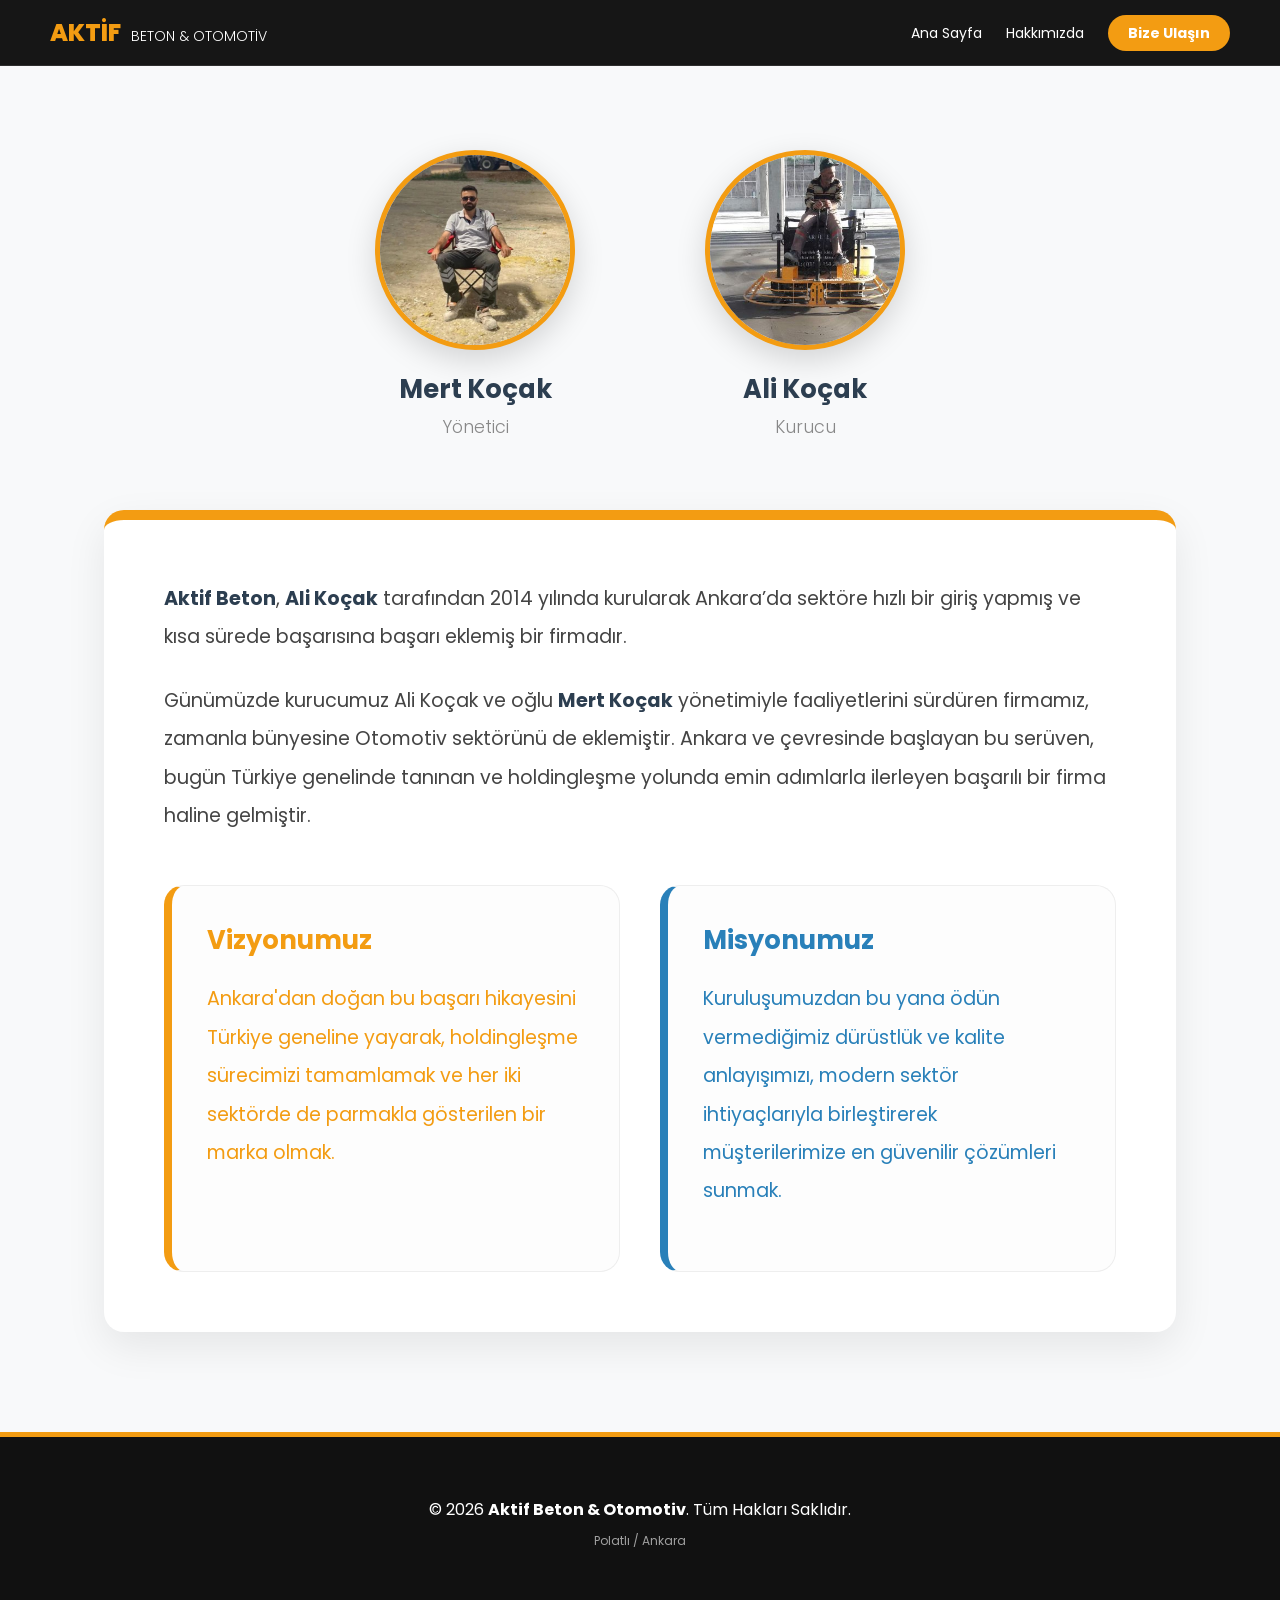
==== hakkimizda.html @ affdb319 "Add files via upload" ====
<!DOCTYPE html>
<html lang="tr">
<head>
    <meta charset="UTF-8">
    <meta name="viewport" content="width=device-width, initial-scale=1.0">
    <title>Hakkımızda - AKTİF</title>
    <link rel="stylesheet" href="style.css">
    
    <style>
        /* Hakkımızda Sayfasına Özel Tasarım */
        .about-page-container {
            padding: 150px 5% 100px; /* Menünün altında kalmaması için üstten boşluk */
            max-width: 1200px;
            margin: 0 auto;
            color: #444; /* Metin rengi */
        }

        /* Profiller Alanı (Yan Yana Yuvarlak Resimler) */
        .profiles-section {
            display: flex;
            justify-content: center; /* Ortala */
            gap: 80px; /* Aralarındaki boşluk */
            margin-bottom: 70px; /* Metinle aralarındaki boşluk */
            flex-wrap: wrap; /* Mobilde alt alta gelmelerini sağlar */
        }

        .profile-card {
            text-align: center;
            width: 250px; /* Kartın genişliği */
        }

        .profile-img-container {
            width: 200px;
            height: 200px;
            border-radius: 50%; /* Yuvarlak çerçeve */
            border: 5px solid #f39c12; /* Turuncu çerçeve */
            overflow: hidden; /* Dışarı taşan resmi gizle */
            margin: 0 auto 20px auto; /* Ortala ve alttan boşluk ver */
            box-shadow: 0 10px 30px rgba(0,0,0,0.15); /* Hafif gölge */
            background-color: #eee; /* Resim yoksa gri arka plan */
        }

        .profile-img-container img {
            width: 100%;
            height: 100%;
            object-fit: cover; /* Resmi en-boy oranını bozmadan sığdır */
        }

        .profile-card h3 {
            font-size: 1.6rem;
            color: #2c3e50;
            margin-bottom: 5px;
            font-weight: 700;
        }

        .profile-card p {
            font-size: 1.1rem;
            color: #888;
            font-weight: 300;
        }

        /* Metin Alanı (Daha Okunaklı Tasarım) */
        .about-text-section {
            background-color: white;
            padding: 60px;
            border-radius: 20px;
            box-shadow: 0 15px 40px rgba(0,0,0,0.08);
            border-top: 10px solid #f39c12;
        }

        .about-text-section p {
            font-size: 1.2rem;
            line-height: 2;
            margin-bottom: 25px;
        }

        .about-text-section strong {
            color: #2c3e50;
        }

        /* Vizyon ve Misyon Izgarası */
        .mv-grid {
            display: grid;
            grid-template-columns: 1fr 1fr;
            gap: 40px;
            margin-top: 50px;
        }

        .mv-box {
            padding: 35px;
            border-radius: 20px;
            background: #fdfdfd;
            border: 1px solid #eee;
        }

        .mv-box h4 {
            font-size: 1.6rem;
            margin-bottom: 20px;
            font-weight: 700;
        }

        .mv-box.orange {
            border-left: 8px solid #f39c12;
            color: #f39c12;
        }

        .mv-box.blue {
            border-left: 8px solid #2980b9;
            color: #2980b9;
        }

        /* Mobilde Ayarlar */
        @media (max-width: 768px) {
            .about-page-container { padding: 120px 5% 50px; }
            .profiles-section { gap: 40px; }
            .profile-img-container { width: 150px; height: 150px; }
            .profile-card h3 { font-size: 1.4rem; }
            .about-text-section { padding: 40px 20px; }
            .about-text-section p { font-size: 1.1rem; }
            .mv-grid { grid-template-columns: 1fr; }
        }
    </style>
</head>
<body>

<header>
    <a href="index.html" id="logo">AKTİF <span>BETON & OTOMOTİV</span></a>
    <nav>
        <a href="index.html">Ana Sayfa</a>
        <a href="hakkimizda.html">Hakkımızda</a>
        <a href="iletisim.html" class="bize-ulasin">Bize Ulaşın</a>
    </nav>
</header>

<div class="about-page-container">
    
    <div class="profiles-section">
        
        <div class="profile-card">
            <div class="profile-img-container">
                <img src="resimler/mert.jpg" alt="Mert Koçak - Yönetici">
            </div>
            <h3>Mert Koçak</h3>
            <p>Yönetici</p>
        </div>
        
        <div class="profile-card">
            <div class="profile-img-container">
                <img src="resimler/ali.jpg" alt="Ali Koçak - Kurucu">
            </div>
            <h3>Ali Koçak</h3>
            <p>Kurucu</p>
        </div>
        
    </div>

    <div class="about-text-section">
        <p>
            <strong>Aktif Beton</strong>, <strong>Ali Koçak</strong> tarafından 2014 yılında kurularak Ankara’da sektöre hızlı bir giriş yapmış ve kısa sürede başarısına başarı eklemiş bir firmadır.
        </p>
        
        <p>
            Günümüzde kurucumuz Ali Koçak ve oğlu <strong>Mert Koçak</strong> yönetimiyle faaliyetlerini sürdüren firmamız, zamanla bünyesine Otomotiv sektörünü de eklemiştir. Ankara ve çevresinde başlayan bu serüven, bugün Türkiye genelinde tanınan ve holdingleşme yolunda emin adımlarla ilerleyen başarılı bir firma haline gelmiştir.
        </p>
        
        <div class="mv-grid">
            <div class="mv-box orange">
                <h4>Vizyonumuz</h4>
                <p>Ankara'dan doğan bu başarı hikayesini Türkiye geneline yayarak, holdingleşme sürecimizi tamamlamak ve her iki sektörde de parmakla gösterilen bir marka olmak.</p>
            </div>
            <div class="mv-box blue">
                <h4>Misyonumuz</h4>
                <p>Kuruluşumuzdan bu yana ödün vermediğimiz dürüstlük ve kalite anlayışımızı, modern sektör ihtiyaçlarıyla birleştirerek müşterilerimize en güvenilir çözümleri sunmak.</p>
            </div>
        </div>
    </div>
</div>

<footer>
    <p>&copy; 2026 <strong>Aktif Beton & Otomotiv</strong>. Tüm Hakları Saklıdır.</p>
    <p style="font-size: 12px; margin-top: 10px; opacity: 0.6;">Polatlı / Ankara</p>
</footer>

</body>
</html>
---- style.css ----
@import url('https://fonts.googleapis.com/css2?family=Poppins:wght@300;500;700;800&display=swap');

* { margin: 0; padding: 0; box-sizing: border-box; }

/* Kaydırma sorununu çözen kritik ayar */
html, body { 
    height: auto; 
    min-height: 100%; 
    font-family: 'Poppins', sans-serif; 
    background-color: #f8f9fa; 
    overflow-x: hidden; 
}

/* Menü */
header {
    position: fixed; top: 0; width: 100%; display: flex; justify-content: space-between;
    align-items: center; padding: 15px 50px; background: rgba(10, 10, 10, 0.95);
    backdrop-filter: blur(10px); z-index: 1000; border-bottom: 1px solid rgba(255,255,255,0.1);
}
#logo { color: #f39c12; font-weight: 800; font-size: 24px; text-decoration: none; text-transform: uppercase; }
#logo span { color: #fff; font-weight: 300; font-size: 14px; margin-left: 5px; }
nav a { color: white; text-decoration: none; margin-left: 20px; font-size: 14px; transition: 0.3s; }
nav a:hover { color: #f39c12; }
.bize-ulasin { background: #f39c12; color: white !important; padding: 8px 20px; border-radius: 50px; font-weight: 700; }

/* Ana Sayfa Görsel Alanı */
.split-container { 
    display: flex; 
    height: 100vh; /* Ekranı kapla */
    width: 100%; 
}
.screen {
    flex: 1; display: flex; flex-direction: column; justify-content: center;
    align-items: center; text-align: center; color: white; padding: 50px;
    background-size: cover; background-position: center; position: relative;
}
.screen::before { content: ""; position: absolute; top:0; left:0; width:100%; height:100%; background: rgba(0,0,0,0.4); z-index: 1; }
.left-side { background-image: url('resimler/beton.jpg'); border-right: 1px solid rgba(255,255,255,0.2); }
.right-side { background-image: url('resimler/araba.jpg'); }
.right-side::before { background: linear-gradient(to right, rgba(0,0,0,0.85) 0%, rgba(0,0,0,0.2) 70%); }

.screen * { z-index: 2; }
.screen h1 { font-size: 3rem; margin-bottom: 20px; font-weight: 800; line-height: 1.2; }
.btn { padding: 15px 35px; text-decoration: none; font-weight: 700; border-radius: 50px; text-transform: uppercase; transition: 0.4s; display: inline-block; margin-top: 10px; }
.btn-beton { background: #f39c12; color: white; }
.btn-araba { background: #2980b9; color: white; }

/* Footer */
footer { 
    background: #111; color: white; text-align: center; padding: 60px 20px; 
    border-top: 5px solid #f39c12; position: relative; z-index: 10;
}

/* İletişim Sayfası Tasarımı */
.contact-grid { display: grid; grid-template-columns: 1fr 1fr; gap: 50px; padding: 150px 10% 100px; max-width: 1200px; margin: 0 auto; }
.contact-card { background: white; padding: 40px; border-radius: 20px; box-shadow: 0 10px 40px rgba(0,0,0,0.1); }
input, textarea { width: 100%; padding: 14px; margin-bottom: 20px; border: 1px solid #ddd; border-radius: 8px; font-family: inherit; }
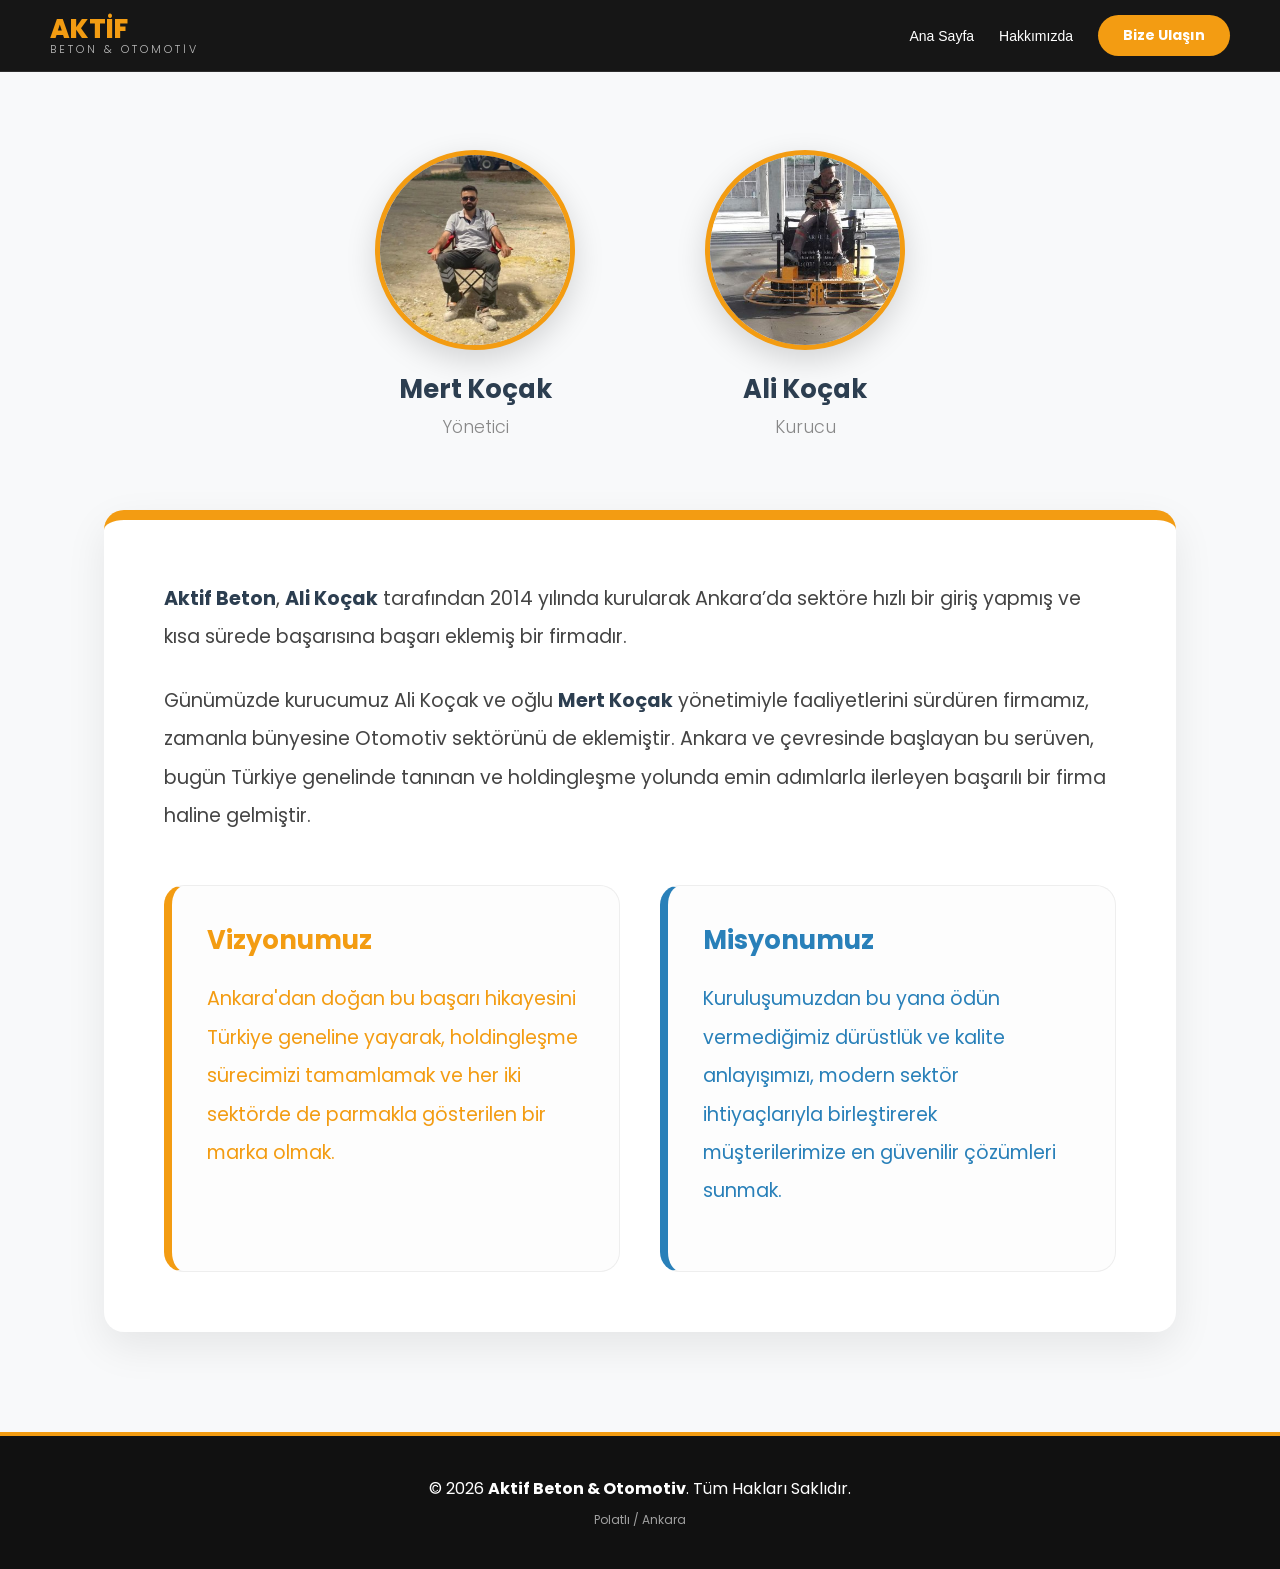
==== commit b2b66ab7: "Update hakkimizda.html" ====
--- a/hakkimizda.html
+++ b/hakkimizda.html
@@ -1,6 +1,7 @@
 <!DOCTYPE html>
 <html lang="tr">
 <head>
+    <meta name="viewport" content="width=device-width, initial-scale=1.0">
     <meta charset="UTF-8">
     <meta name="viewport" content="width=device-width, initial-scale=1.0">
     <title>Hakkımızda - AKTİF</title>
@@ -182,4 +183,4 @@
 </footer>
 
 </body>
-</html>+</html>
--- a/style.css
+++ b/style.css
@@ -1,57 +1,59 @@
+/* Google Font */
 @import url('https://fonts.googleapis.com/css2?family=Poppins:wght@300;500;700;800&display=swap');
 
 * { margin: 0; padding: 0; box-sizing: border-box; }
+body { font-family: 'Poppins', sans-serif; background-color: #f8f9fa; overflow-x: hidden; }
 
-/* Kaydırma sorununu çözen kritik ayar */
-html, body { 
-    height: auto; 
-    min-height: 100%; 
-    font-family: 'Poppins', sans-serif; 
-    background-color: #f8f9fa; 
-    overflow-x: hidden; 
-}
-
-/* Menü */
+/* --- HEADER & LOGO --- */
 header {
     position: fixed; top: 0; width: 100%; display: flex; justify-content: space-between;
     align-items: center; padding: 15px 50px; background: rgba(10, 10, 10, 0.95);
-    backdrop-filter: blur(10px); z-index: 1000; border-bottom: 1px solid rgba(255,255,255,0.1);
+    backdrop-filter: blur(10px); z-index: 2000; border-bottom: 1px solid rgba(255,255,255,0.1);
 }
-#logo { color: #f39c12; font-weight: 800; font-size: 24px; text-decoration: none; text-transform: uppercase; }
-#logo span { color: #fff; font-weight: 300; font-size: 14px; margin-left: 5px; }
-nav a { color: white; text-decoration: none; margin-left: 20px; font-size: 14px; transition: 0.3s; }
+
+#logo { color: #f39c12; font-weight: 800; font-size: 26px; text-decoration: none; text-transform: uppercase; line-height: 1; }
+#logo span { color: #fff; font-weight: 300; font-size: 11px; letter-spacing: 3px; display: block; margin-top: 2px; opacity: 0.7; }
+
+/* --- MENU --- */
+nav { display: flex; align-items: center; }
+nav a { color: white; text-decoration: none; margin-left: 25px; font-size: 14px; font-weight: 500; transition: 0.3s; }
 nav a:hover { color: #f39c12; }
-.bize-ulasin { background: #f39c12; color: white !important; padding: 8px 20px; border-radius: 50px; font-weight: 700; }
+.bize-ulasin { background: #f39c12; color: white !important; padding: 10px 25px; border-radius: 50px; font-weight: 700; }
 
-/* Ana Sayfa Görsel Alanı */
-.split-container { 
-    display: flex; 
-    height: 100vh; /* Ekranı kapla */
-    width: 100%; 
-}
-.screen {
-    flex: 1; display: flex; flex-direction: column; justify-content: center;
-    align-items: center; text-align: center; color: white; padding: 50px;
-    background-size: cover; background-position: center; position: relative;
-}
-.screen::before { content: ""; position: absolute; top:0; left:0; width:100%; height:100%; background: rgba(0,0,0,0.4); z-index: 1; }
-.left-side { background-image: url('resimler/beton.jpg'); border-right: 1px solid rgba(255,255,255,0.2); }
+/* --- HAMBURGER --- */
+.hamburger { display: none; cursor: pointer; flex-direction: column; gap: 5px; z-index: 2100; }
+.bar { width: 25px; height: 3px; background-color: white; transition: 0.4s; }
+
+/* --- ANA SAYFA --- */
+.split-container { display: flex; height: 100vh; width: 100%; }
+.screen { flex: 1; display: flex; flex-direction: column; justify-content: center; align-items: center; text-align: center; color: white; padding: 50px; background-size: cover; background-position: center; position: relative; }
+.screen::before { content: ""; position: absolute; top:0; left:0; width:100%; height:100%; z-index: 1; }
+.left-side { background-image: url('resimler/beton.jpg'); border-right: 1px solid rgba(255,255,255,0.1); }
+.left-side::before { background: rgba(0,0,0,0.4); }
 .right-side { background-image: url('resimler/araba.jpg'); }
-.right-side::before { background: linear-gradient(to right, rgba(0,0,0,0.85) 0%, rgba(0,0,0,0.2) 70%); }
-
+.right-side::before { background: linear-gradient(to right, rgba(0,0,0,0.8) 0%, rgba(0,0,0,0.2) 70%); }
 .screen * { z-index: 2; }
-.screen h1 { font-size: 3rem; margin-bottom: 20px; font-weight: 800; line-height: 1.2; }
-.btn { padding: 15px 35px; text-decoration: none; font-weight: 700; border-radius: 50px; text-transform: uppercase; transition: 0.4s; display: inline-block; margin-top: 10px; }
+.screen h1 { font-size: 3.5rem; margin-bottom: 20px; font-weight: 800; line-height: 1.1; }
+.btn { padding: 18px 45px; text-decoration: none; font-weight: 700; border-radius: 50px; text-transform: uppercase; transition: 0.4s; display: inline-block; }
 .btn-beton { background: #f39c12; color: white; }
 .btn-araba { background: #2980b9; color: white; }
 
-/* Footer */
-footer { 
-    background: #111; color: white; text-align: center; padding: 60px 20px; 
-    border-top: 5px solid #f39c12; position: relative; z-index: 10;
+/* --- FOOTER --- */
+footer { background: #111; color: white; text-align: center; padding: 40px 20px; border-top: 4px solid #f39c12; }
+
+/* --- MOBİL AYARLAR (GÜNCEL) --- */
+@media (max-width: 900px) {
+    header { padding: 15px 25px; }
+    .hamburger { display: flex; }
+    nav { position: fixed; right: -100%; top: 0; width: 80%; height: 100vh; background: #111; flex-direction: column; justify-content: center; transition: 0.5s; gap: 30px; }
+    nav.active { right: 0; }
+    nav a { margin: 0; font-size: 20px; }
+    .split-container { flex-direction: column; height: auto; }
+    .screen { height: 70vh; padding: 30px; }
+    .screen h1 { font-size: 2.2rem; }
+    
+    /* Hamburger Animasyonu */
+    .hamburger.toggle .bar:nth-child(1) { transform: rotate(-45deg) translate(-5px, 6px); }
+    .hamburger.toggle .bar:nth-child(2) { opacity: 0; }
+    .hamburger.toggle .bar:nth-child(3) { transform: rotate(45deg) translate(-5px, -6px); }
 }
-
-/* İletişim Sayfası Tasarımı */
-.contact-grid { display: grid; grid-template-columns: 1fr 1fr; gap: 50px; padding: 150px 10% 100px; max-width: 1200px; margin: 0 auto; }
-.contact-card { background: white; padding: 40px; border-radius: 20px; box-shadow: 0 10px 40px rgba(0,0,0,0.1); }
-input, textarea { width: 100%; padding: 14px; margin-bottom: 20px; border: 1px solid #ddd; border-radius: 8px; font-family: inherit; }
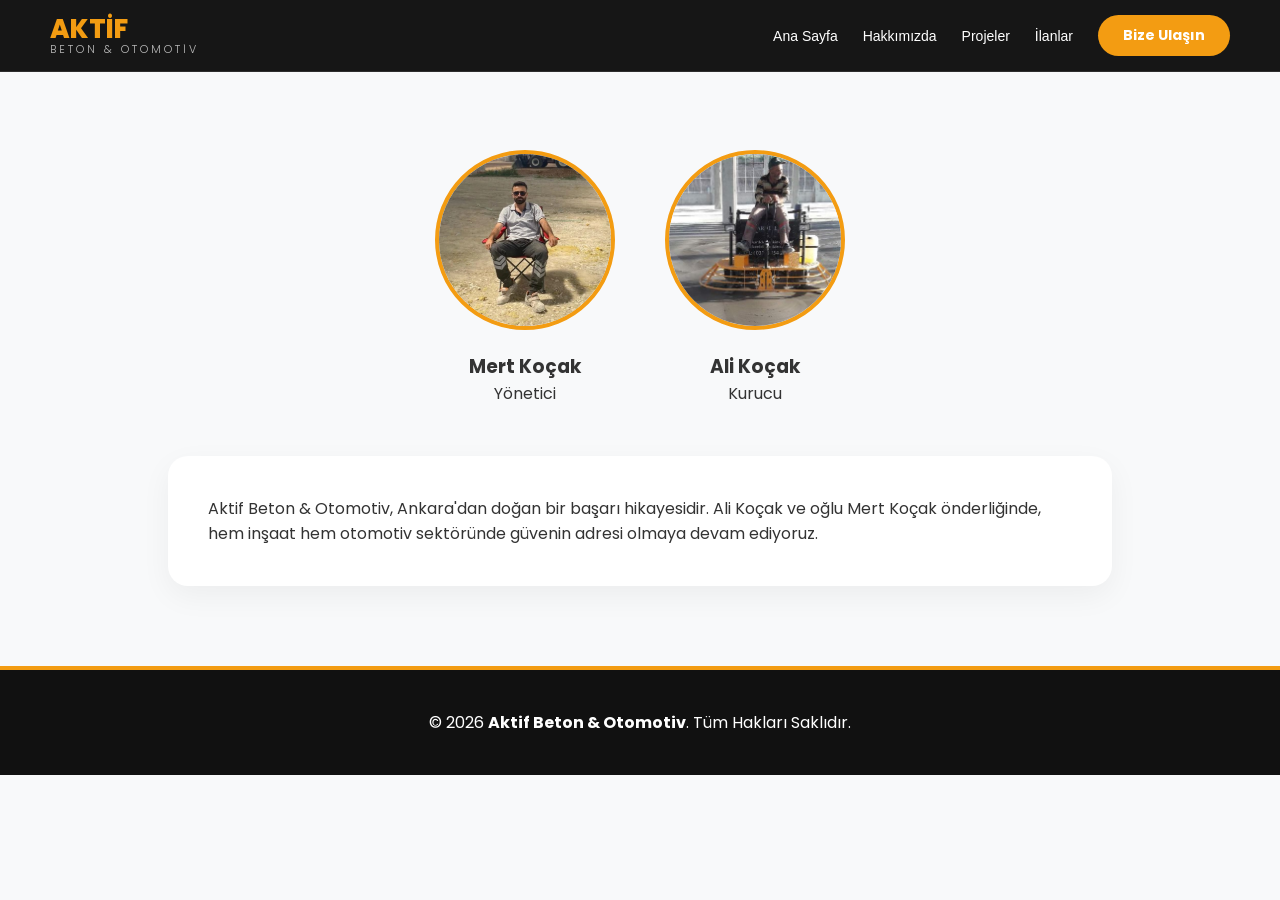
==== commit 463ad204: "Update hakkimizda.html" ====
--- a/hakkimizda.html
+++ b/hakkimizda.html
@@ -1,186 +1,56 @@
 <!DOCTYPE html>
 <html lang="tr">
 <head>
-    <meta name="viewport" content="width=device-width, initial-scale=1.0">
     <meta charset="UTF-8">
     <meta name="viewport" content="width=device-width, initial-scale=1.0">
     <title>Hakkımızda - AKTİF</title>
     <link rel="stylesheet" href="style.css">
-    
     <style>
-        /* Hakkımızda Sayfasına Özel Tasarım */
-        .about-page-container {
-            padding: 150px 5% 100px; /* Menünün altında kalmaması için üstten boşluk */
-            max-width: 1200px;
-            margin: 0 auto;
-            color: #444; /* Metin rengi */
-        }
-
-        /* Profiller Alanı (Yan Yana Yuvarlak Resimler) */
-        .profiles-section {
-            display: flex;
-            justify-content: center; /* Ortala */
-            gap: 80px; /* Aralarındaki boşluk */
-            margin-bottom: 70px; /* Metinle aralarındaki boşluk */
-            flex-wrap: wrap; /* Mobilde alt alta gelmelerini sağlar */
-        }
-
-        .profile-card {
-            text-align: center;
-            width: 250px; /* Kartın genişliği */
-        }
-
-        .profile-img-container {
-            width: 200px;
-            height: 200px;
-            border-radius: 50%; /* Yuvarlak çerçeve */
-            border: 5px solid #f39c12; /* Turuncu çerçeve */
-            overflow: hidden; /* Dışarı taşan resmi gizle */
-            margin: 0 auto 20px auto; /* Ortala ve alttan boşluk ver */
-            box-shadow: 0 10px 30px rgba(0,0,0,0.15); /* Hafif gölge */
-            background-color: #eee; /* Resim yoksa gri arka plan */
-        }
-
-        .profile-img-container img {
-            width: 100%;
-            height: 100%;
-            object-fit: cover; /* Resmi en-boy oranını bozmadan sığdır */
-        }
-
-        .profile-card h3 {
-            font-size: 1.6rem;
-            color: #2c3e50;
-            margin-bottom: 5px;
-            font-weight: 700;
-        }
-
-        .profile-card p {
-            font-size: 1.1rem;
-            color: #888;
-            font-weight: 300;
-        }
-
-        /* Metin Alanı (Daha Okunaklı Tasarım) */
-        .about-text-section {
-            background-color: white;
-            padding: 60px;
-            border-radius: 20px;
-            box-shadow: 0 15px 40px rgba(0,0,0,0.08);
-            border-top: 10px solid #f39c12;
-        }
-
-        .about-text-section p {
-            font-size: 1.2rem;
-            line-height: 2;
-            margin-bottom: 25px;
-        }
-
-        .about-text-section strong {
-            color: #2c3e50;
-        }
-
-        /* Vizyon ve Misyon Izgarası */
-        .mv-grid {
-            display: grid;
-            grid-template-columns: 1fr 1fr;
-            gap: 40px;
-            margin-top: 50px;
-        }
-
-        .mv-box {
-            padding: 35px;
-            border-radius: 20px;
-            background: #fdfdfd;
-            border: 1px solid #eee;
-        }
-
-        .mv-box h4 {
-            font-size: 1.6rem;
-            margin-bottom: 20px;
-            font-weight: 700;
-        }
-
-        .mv-box.orange {
-            border-left: 8px solid #f39c12;
-            color: #f39c12;
-        }
-
-        .mv-box.blue {
-            border-left: 8px solid #2980b9;
-            color: #2980b9;
-        }
-
-        /* Mobilde Ayarlar */
-        @media (max-width: 768px) {
-            .about-page-container { padding: 120px 5% 50px; }
-            .profiles-section { gap: 40px; }
-            .profile-img-container { width: 150px; height: 150px; }
-            .profile-card h3 { font-size: 1.4rem; }
-            .about-text-section { padding: 40px 20px; }
-            .about-text-section p { font-size: 1.1rem; }
-            .mv-grid { grid-template-columns: 1fr; }
-        }
+        .about-page-container { padding: 150px 10% 80px; max-width: 1200px; margin: 0 auto; }
+        .profiles-section { display: flex; justify-content: center; gap: 50px; margin-bottom: 50px; flex-wrap: wrap; }
+        .profile-card { text-align: center; }
+        .profile-img { width: 180px; height: 180px; border-radius: 50%; border: 4px solid #f39c12; margin-bottom: 15px; object-fit: cover; background: #ddd; }
+        .about-text-section { background: white; padding: 40px; border-radius: 20px; box-shadow: 0 10px 30px rgba(0,0,0,0.05); }
     </style>
 </head>
 <body>
-
 <header>
     <a href="index.html" id="logo">AKTİF <span>BETON & OTOMOTİV</span></a>
-    <nav>
+    <div class="hamburger" onclick="toggleMenu()">
+        <div class="bar"></div><div class="bar"></div><div class="bar"></div>
+    </div>
+    <nav id="nav-menu">
         <a href="index.html">Ana Sayfa</a>
         <a href="hakkimizda.html">Hakkımızda</a>
+        <a href="projeler.html">Projeler</a>
+        <a href="ilanlar.html">İlanlar</a>
         <a href="iletisim.html" class="bize-ulasin">Bize Ulaşın</a>
     </nav>
 </header>
 
 <div class="about-page-container">
-    
     <div class="profiles-section">
-        
         <div class="profile-card">
-            <div class="profile-img-container">
-                <img src="resimler/mert.jpg" alt="Mert Koçak - Yönetici">
-            </div>
-            <h3>Mert Koçak</h3>
-            <p>Yönetici</p>
+            <img src="resimler/mert.jpg" class="profile-img" onerror="this.src='resimler/araba.jpg'">
+            <h3>Mert Koçak</h3><p>Yönetici</p>
         </div>
-        
         <div class="profile-card">
-            <div class="profile-img-container">
-                <img src="resimler/ali.jpg" alt="Ali Koçak - Kurucu">
-            </div>
-            <h3>Ali Koçak</h3>
-            <p>Kurucu</p>
+            <img src="resimler/ali.jpg" class="profile-img" onerror="this.src='resimler/araba.jpg'">
+            <h3>Ali Koçak</h3><p>Kurucu</p>
         </div>
-        
     </div>
-
     <div class="about-text-section">
-        <p>
-            <strong>Aktif Beton</strong>, <strong>Ali Koçak</strong> tarafından 2014 yılında kurularak Ankara’da sektöre hızlı bir giriş yapmış ve kısa sürede başarısına başarı eklemiş bir firmadır.
-        </p>
-        
-        <p>
-            Günümüzde kurucumuz Ali Koçak ve oğlu <strong>Mert Koçak</strong> yönetimiyle faaliyetlerini sürdüren firmamız, zamanla bünyesine Otomotiv sektörünü de eklemiştir. Ankara ve çevresinde başlayan bu serüven, bugün Türkiye genelinde tanınan ve holdingleşme yolunda emin adımlarla ilerleyen başarılı bir firma haline gelmiştir.
-        </p>
-        
-        <div class="mv-grid">
-            <div class="mv-box orange">
-                <h4>Vizyonumuz</h4>
-                <p>Ankara'dan doğan bu başarı hikayesini Türkiye geneline yayarak, holdingleşme sürecimizi tamamlamak ve her iki sektörde de parmakla gösterilen bir marka olmak.</p>
-            </div>
-            <div class="mv-box blue">
-                <h4>Misyonumuz</h4>
-                <p>Kuruluşumuzdan bu yana ödün vermediğimiz dürüstlük ve kalite anlayışımızı, modern sektör ihtiyaçlarıyla birleştirerek müşterilerimize en güvenilir çözümleri sunmak.</p>
-            </div>
-        </div>
+        <p>Aktif Beton & Otomotiv, Ankara'dan doğan bir başarı hikayesidir. Ali Koçak ve oğlu Mert Koçak önderliğinde, hem inşaat hem otomotiv sektöründe güvenin adresi olmaya devam ediyoruz.</p>
     </div>
 </div>
 
-<footer>
-    <p>&copy; 2026 <strong>Aktif Beton & Otomotiv</strong>. Tüm Hakları Saklıdır.</p>
-    <p style="font-size: 12px; margin-top: 10px; opacity: 0.6;">Polatlı / Ankara</p>
-</footer>
+<footer><p>&copy; 2026 <strong>Aktif Beton & Otomotiv</strong>. Tüm Hakları Saklıdır.</p></footer>
 
+<script>
+    function toggleMenu() {
+        document.getElementById('nav-menu').classList.toggle('active');
+        document.querySelector('.hamburger').classList.toggle('toggle');
+    }
+</script>
 </body>
 </html>
--- a/style.css
+++ b/style.css
@@ -1,8 +1,7 @@
-/* Google Font */
 @import url('https://fonts.googleapis.com/css2?family=Poppins:wght@300;500;700;800&display=swap');
 
 * { margin: 0; padding: 0; box-sizing: border-box; }
-body { font-family: 'Poppins', sans-serif; background-color: #f8f9fa; overflow-x: hidden; }
+body { font-family: 'Poppins', sans-serif; background-color: #f8f9fa; overflow-x: hidden; color: #333; }
 
 /* --- HEADER & LOGO --- */
 header {
@@ -29,17 +28,17 @@
 .screen { flex: 1; display: flex; flex-direction: column; justify-content: center; align-items: center; text-align: center; color: white; padding: 50px; background-size: cover; background-position: center; position: relative; }
 .screen::before { content: ""; position: absolute; top:0; left:0; width:100%; height:100%; z-index: 1; }
 .left-side { background-image: url('resimler/beton.jpg'); border-right: 1px solid rgba(255,255,255,0.1); }
-.left-side::before { background: rgba(0,0,0,0.4); }
+.left-side::before { background: rgba(0,0,0,0.5); }
 .right-side { background-image: url('resimler/araba.jpg'); }
-.right-side::before { background: linear-gradient(to right, rgba(0,0,0,0.8) 0%, rgba(0,0,0,0.2) 70%); }
+.right-side::before { background: linear-gradient(to right, rgba(0,0,0,0.85) 0%, rgba(0,0,0,0.3) 70%); }
 .screen * { z-index: 2; }
 .screen h1 { font-size: 3.5rem; margin-bottom: 20px; font-weight: 800; line-height: 1.1; }
-.btn { padding: 18px 45px; text-decoration: none; font-weight: 700; border-radius: 50px; text-transform: uppercase; transition: 0.4s; display: inline-block; }
+.btn { padding: 18px 45px; text-decoration: none; font-weight: 700; border-radius: 50px; text-transform: uppercase; transition: 0.4s; display: inline-block; cursor: pointer; border: none; }
 .btn-beton { background: #f39c12; color: white; }
 .btn-araba { background: #2980b9; color: white; }
 
 /* --- FOOTER --- */
-footer { background: #111; color: white; text-align: center; padding: 40px 20px; border-top: 4px solid #f39c12; }
+footer { background: #111; color: white; text-align: center; padding: 40px 20px; border-top: 4px solid #f39c12; width: 100%; }
 
 /* --- MOBİL AYARLAR (GÜNCEL) --- */
 @media (max-width: 900px) {
@@ -48,11 +47,14 @@
     nav { position: fixed; right: -100%; top: 0; width: 80%; height: 100vh; background: #111; flex-direction: column; justify-content: center; transition: 0.5s; gap: 30px; }
     nav.active { right: 0; }
     nav a { margin: 0; font-size: 20px; }
+
+    /* Sayfa Başlıklarının Menü Altında Kalmasını Engelle */
+    .page-header, .about-page-container, .contact-grid { padding-top: 140px !important; }
+
     .split-container { flex-direction: column; height: auto; }
-    .screen { height: 70vh; padding: 30px; }
+    .screen { height: 60vh; padding: 30px; }
     .screen h1 { font-size: 2.2rem; }
     
-    /* Hamburger Animasyonu */
     .hamburger.toggle .bar:nth-child(1) { transform: rotate(-45deg) translate(-5px, 6px); }
     .hamburger.toggle .bar:nth-child(2) { opacity: 0; }
     .hamburger.toggle .bar:nth-child(3) { transform: rotate(45deg) translate(-5px, -6px); }
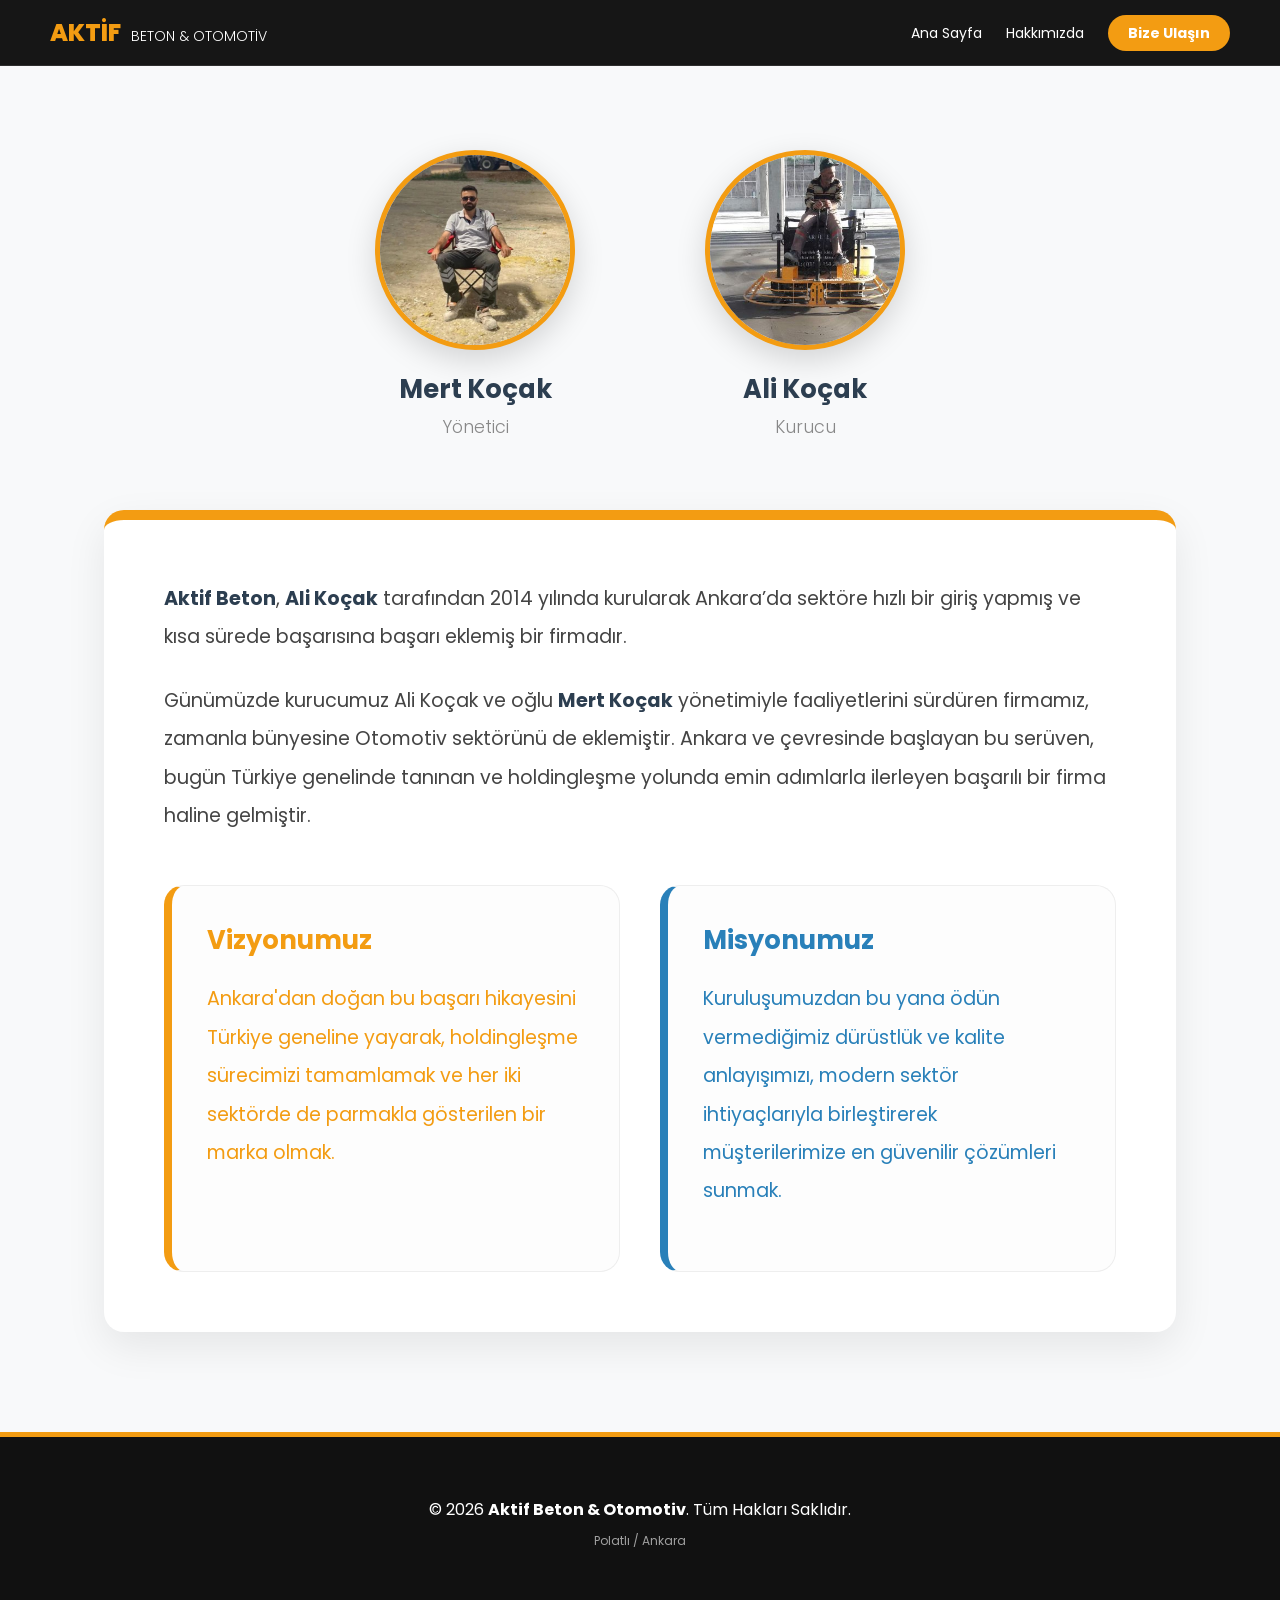
==== commit 037286b7: "Add files via upload" ====
--- a/hakkimizda.html
+++ b/hakkimizda.html
@@ -5,52 +5,181 @@
     <meta name="viewport" content="width=device-width, initial-scale=1.0">
     <title>Hakkımızda - AKTİF</title>
     <link rel="stylesheet" href="style.css">
+    
     <style>
-        .about-page-container { padding: 150px 10% 80px; max-width: 1200px; margin: 0 auto; }
-        .profiles-section { display: flex; justify-content: center; gap: 50px; margin-bottom: 50px; flex-wrap: wrap; }
-        .profile-card { text-align: center; }
-        .profile-img { width: 180px; height: 180px; border-radius: 50%; border: 4px solid #f39c12; margin-bottom: 15px; object-fit: cover; background: #ddd; }
-        .about-text-section { background: white; padding: 40px; border-radius: 20px; box-shadow: 0 10px 30px rgba(0,0,0,0.05); }
+        /* Hakkımızda Sayfasına Özel Tasarım */
+        .about-page-container {
+            padding: 150px 5% 100px; /* Menünün altında kalmaması için üstten boşluk */
+            max-width: 1200px;
+            margin: 0 auto;
+            color: #444; /* Metin rengi */
+        }
+
+        /* Profiller Alanı (Yan Yana Yuvarlak Resimler) */
+        .profiles-section {
+            display: flex;
+            justify-content: center; /* Ortala */
+            gap: 80px; /* Aralarındaki boşluk */
+            margin-bottom: 70px; /* Metinle aralarındaki boşluk */
+            flex-wrap: wrap; /* Mobilde alt alta gelmelerini sağlar */
+        }
+
+        .profile-card {
+            text-align: center;
+            width: 250px; /* Kartın genişliği */
+        }
+
+        .profile-img-container {
+            width: 200px;
+            height: 200px;
+            border-radius: 50%; /* Yuvarlak çerçeve */
+            border: 5px solid #f39c12; /* Turuncu çerçeve */
+            overflow: hidden; /* Dışarı taşan resmi gizle */
+            margin: 0 auto 20px auto; /* Ortala ve alttan boşluk ver */
+            box-shadow: 0 10px 30px rgba(0,0,0,0.15); /* Hafif gölge */
+            background-color: #eee; /* Resim yoksa gri arka plan */
+        }
+
+        .profile-img-container img {
+            width: 100%;
+            height: 100%;
+            object-fit: cover; /* Resmi en-boy oranını bozmadan sığdır */
+        }
+
+        .profile-card h3 {
+            font-size: 1.6rem;
+            color: #2c3e50;
+            margin-bottom: 5px;
+            font-weight: 700;
+        }
+
+        .profile-card p {
+            font-size: 1.1rem;
+            color: #888;
+            font-weight: 300;
+        }
+
+        /* Metin Alanı (Daha Okunaklı Tasarım) */
+        .about-text-section {
+            background-color: white;
+            padding: 60px;
+            border-radius: 20px;
+            box-shadow: 0 15px 40px rgba(0,0,0,0.08);
+            border-top: 10px solid #f39c12;
+        }
+
+        .about-text-section p {
+            font-size: 1.2rem;
+            line-height: 2;
+            margin-bottom: 25px;
+        }
+
+        .about-text-section strong {
+            color: #2c3e50;
+        }
+
+        /* Vizyon ve Misyon Izgarası */
+        .mv-grid {
+            display: grid;
+            grid-template-columns: 1fr 1fr;
+            gap: 40px;
+            margin-top: 50px;
+        }
+
+        .mv-box {
+            padding: 35px;
+            border-radius: 20px;
+            background: #fdfdfd;
+            border: 1px solid #eee;
+        }
+
+        .mv-box h4 {
+            font-size: 1.6rem;
+            margin-bottom: 20px;
+            font-weight: 700;
+        }
+
+        .mv-box.orange {
+            border-left: 8px solid #f39c12;
+            color: #f39c12;
+        }
+
+        .mv-box.blue {
+            border-left: 8px solid #2980b9;
+            color: #2980b9;
+        }
+
+        /* Mobilde Ayarlar */
+        @media (max-width: 768px) {
+            .about-page-container { padding: 120px 5% 50px; }
+            .profiles-section { gap: 40px; }
+            .profile-img-container { width: 150px; height: 150px; }
+            .profile-card h3 { font-size: 1.4rem; }
+            .about-text-section { padding: 40px 20px; }
+            .about-text-section p { font-size: 1.1rem; }
+            .mv-grid { grid-template-columns: 1fr; }
+        }
     </style>
 </head>
 <body>
+
 <header>
     <a href="index.html" id="logo">AKTİF <span>BETON & OTOMOTİV</span></a>
-    <div class="hamburger" onclick="toggleMenu()">
-        <div class="bar"></div><div class="bar"></div><div class="bar"></div>
-    </div>
-    <nav id="nav-menu">
+    <nav>
         <a href="index.html">Ana Sayfa</a>
         <a href="hakkimizda.html">Hakkımızda</a>
-        <a href="projeler.html">Projeler</a>
-        <a href="ilanlar.html">İlanlar</a>
         <a href="iletisim.html" class="bize-ulasin">Bize Ulaşın</a>
     </nav>
 </header>
 
 <div class="about-page-container">
+    
     <div class="profiles-section">
+        
         <div class="profile-card">
-            <img src="resimler/mert.jpg" class="profile-img" onerror="this.src='resimler/araba.jpg'">
-            <h3>Mert Koçak</h3><p>Yönetici</p>
+            <div class="profile-img-container">
+                <img src="resimler/mert.jpg" alt="Mert Koçak - Yönetici">
+            </div>
+            <h3>Mert Koçak</h3>
+            <p>Yönetici</p>
         </div>
+        
         <div class="profile-card">
-            <img src="resimler/ali.jpg" class="profile-img" onerror="this.src='resimler/araba.jpg'">
-            <h3>Ali Koçak</h3><p>Kurucu</p>
+            <div class="profile-img-container">
+                <img src="resimler/ali.jpg" alt="Ali Koçak - Kurucu">
+            </div>
+            <h3>Ali Koçak</h3>
+            <p>Kurucu</p>
         </div>
+        
     </div>
+
     <div class="about-text-section">
-        <p>Aktif Beton & Otomotiv, Ankara'dan doğan bir başarı hikayesidir. Ali Koçak ve oğlu Mert Koçak önderliğinde, hem inşaat hem otomotiv sektöründe güvenin adresi olmaya devam ediyoruz.</p>
+        <p>
+            <strong>Aktif Beton</strong>, <strong>Ali Koçak</strong> tarafından 2014 yılında kurularak Ankara’da sektöre hızlı bir giriş yapmış ve kısa sürede başarısına başarı eklemiş bir firmadır.
+        </p>
+        
+        <p>
+            Günümüzde kurucumuz Ali Koçak ve oğlu <strong>Mert Koçak</strong> yönetimiyle faaliyetlerini sürdüren firmamız, zamanla bünyesine Otomotiv sektörünü de eklemiştir. Ankara ve çevresinde başlayan bu serüven, bugün Türkiye genelinde tanınan ve holdingleşme yolunda emin adımlarla ilerleyen başarılı bir firma haline gelmiştir.
+        </p>
+        
+        <div class="mv-grid">
+            <div class="mv-box orange">
+                <h4>Vizyonumuz</h4>
+                <p>Ankara'dan doğan bu başarı hikayesini Türkiye geneline yayarak, holdingleşme sürecimizi tamamlamak ve her iki sektörde de parmakla gösterilen bir marka olmak.</p>
+            </div>
+            <div class="mv-box blue">
+                <h4>Misyonumuz</h4>
+                <p>Kuruluşumuzdan bu yana ödün vermediğimiz dürüstlük ve kalite anlayışımızı, modern sektör ihtiyaçlarıyla birleştirerek müşterilerimize en güvenilir çözümleri sunmak.</p>
+            </div>
+        </div>
     </div>
 </div>
 
-<footer><p>&copy; 2026 <strong>Aktif Beton & Otomotiv</strong>. Tüm Hakları Saklıdır.</p></footer>
+<footer>
+    <p>&copy; 2026 <strong>Aktif Beton & Otomotiv</strong>. Tüm Hakları Saklıdır.</p>
+    <p style="font-size: 12px; margin-top: 10px; opacity: 0.6;">Polatlı / Ankara</p>
+</footer>
 
-<script>
-    function toggleMenu() {
-        document.getElementById('nav-menu').classList.toggle('active');
-        document.querySelector('.hamburger').classList.toggle('toggle');
-    }
-</script>
 </body>
-</html>
+</html>
--- a/style.css
+++ b/style.css
@@ -1,61 +1,57 @@
 @import url('https://fonts.googleapis.com/css2?family=Poppins:wght@300;500;700;800&display=swap');
 
 * { margin: 0; padding: 0; box-sizing: border-box; }
-body { font-family: 'Poppins', sans-serif; background-color: #f8f9fa; overflow-x: hidden; color: #333; }
 
-/* --- HEADER & LOGO --- */
+/* Kaydırma sorununu çözen kritik ayar */
+html, body { 
+    height: auto; 
+    min-height: 100%; 
+    font-family: 'Poppins', sans-serif; 
+    background-color: #f8f9fa; 
+    overflow-x: hidden; 
+}
+
+/* Menü */
 header {
     position: fixed; top: 0; width: 100%; display: flex; justify-content: space-between;
     align-items: center; padding: 15px 50px; background: rgba(10, 10, 10, 0.95);
-    backdrop-filter: blur(10px); z-index: 2000; border-bottom: 1px solid rgba(255,255,255,0.1);
+    backdrop-filter: blur(10px); z-index: 1000; border-bottom: 1px solid rgba(255,255,255,0.1);
 }
+#logo { color: #f39c12; font-weight: 800; font-size: 24px; text-decoration: none; text-transform: uppercase; }
+#logo span { color: #fff; font-weight: 300; font-size: 14px; margin-left: 5px; }
+nav a { color: white; text-decoration: none; margin-left: 20px; font-size: 14px; transition: 0.3s; }
+nav a:hover { color: #f39c12; }
+.bize-ulasin { background: #f39c12; color: white !important; padding: 8px 20px; border-radius: 50px; font-weight: 700; }
 
-#logo { color: #f39c12; font-weight: 800; font-size: 26px; text-decoration: none; text-transform: uppercase; line-height: 1; }
-#logo span { color: #fff; font-weight: 300; font-size: 11px; letter-spacing: 3px; display: block; margin-top: 2px; opacity: 0.7; }
+/* Ana Sayfa Görsel Alanı */
+.split-container { 
+    display: flex; 
+    height: 100vh; /* Ekranı kapla */
+    width: 100%; 
+}
+.screen {
+    flex: 1; display: flex; flex-direction: column; justify-content: center;
+    align-items: center; text-align: center; color: white; padding: 50px;
+    background-size: cover; background-position: center; position: relative;
+}
+.screen::before { content: ""; position: absolute; top:0; left:0; width:100%; height:100%; background: rgba(0,0,0,0.4); z-index: 1; }
+.left-side { background-image: url('resimler/beton.jpg'); border-right: 1px solid rgba(255,255,255,0.2); }
+.right-side { background-image: url('resimler/araba.jpg'); }
+.right-side::before { background: linear-gradient(to right, rgba(0,0,0,0.85) 0%, rgba(0,0,0,0.2) 70%); }
 
-/* --- MENU --- */
-nav { display: flex; align-items: center; }
-nav a { color: white; text-decoration: none; margin-left: 25px; font-size: 14px; font-weight: 500; transition: 0.3s; }
-nav a:hover { color: #f39c12; }
-.bize-ulasin { background: #f39c12; color: white !important; padding: 10px 25px; border-radius: 50px; font-weight: 700; }
-
-/* --- HAMBURGER --- */
-.hamburger { display: none; cursor: pointer; flex-direction: column; gap: 5px; z-index: 2100; }
-.bar { width: 25px; height: 3px; background-color: white; transition: 0.4s; }
-
-/* --- ANA SAYFA --- */
-.split-container { display: flex; height: 100vh; width: 100%; }
-.screen { flex: 1; display: flex; flex-direction: column; justify-content: center; align-items: center; text-align: center; color: white; padding: 50px; background-size: cover; background-position: center; position: relative; }
-.screen::before { content: ""; position: absolute; top:0; left:0; width:100%; height:100%; z-index: 1; }
-.left-side { background-image: url('resimler/beton.jpg'); border-right: 1px solid rgba(255,255,255,0.1); }
-.left-side::before { background: rgba(0,0,0,0.5); }
-.right-side { background-image: url('resimler/araba.jpg'); }
-.right-side::before { background: linear-gradient(to right, rgba(0,0,0,0.85) 0%, rgba(0,0,0,0.3) 70%); }
 .screen * { z-index: 2; }
-.screen h1 { font-size: 3.5rem; margin-bottom: 20px; font-weight: 800; line-height: 1.1; }
-.btn { padding: 18px 45px; text-decoration: none; font-weight: 700; border-radius: 50px; text-transform: uppercase; transition: 0.4s; display: inline-block; cursor: pointer; border: none; }
+.screen h1 { font-size: 3rem; margin-bottom: 20px; font-weight: 800; line-height: 1.2; }
+.btn { padding: 15px 35px; text-decoration: none; font-weight: 700; border-radius: 50px; text-transform: uppercase; transition: 0.4s; display: inline-block; margin-top: 10px; }
 .btn-beton { background: #f39c12; color: white; }
 .btn-araba { background: #2980b9; color: white; }
 
-/* --- FOOTER --- */
-footer { background: #111; color: white; text-align: center; padding: 40px 20px; border-top: 4px solid #f39c12; width: 100%; }
+/* Footer */
+footer { 
+    background: #111; color: white; text-align: center; padding: 60px 20px; 
+    border-top: 5px solid #f39c12; position: relative; z-index: 10;
+}
 
-/* --- MOBİL AYARLAR (GÜNCEL) --- */
-@media (max-width: 900px) {
-    header { padding: 15px 25px; }
-    .hamburger { display: flex; }
-    nav { position: fixed; right: -100%; top: 0; width: 80%; height: 100vh; background: #111; flex-direction: column; justify-content: center; transition: 0.5s; gap: 30px; }
-    nav.active { right: 0; }
-    nav a { margin: 0; font-size: 20px; }
-
-    /* Sayfa Başlıklarının Menü Altında Kalmasını Engelle */
-    .page-header, .about-page-container, .contact-grid { padding-top: 140px !important; }
-
-    .split-container { flex-direction: column; height: auto; }
-    .screen { height: 60vh; padding: 30px; }
-    .screen h1 { font-size: 2.2rem; }
-    
-    .hamburger.toggle .bar:nth-child(1) { transform: rotate(-45deg) translate(-5px, 6px); }
-    .hamburger.toggle .bar:nth-child(2) { opacity: 0; }
-    .hamburger.toggle .bar:nth-child(3) { transform: rotate(45deg) translate(-5px, -6px); }
-}
+/* İletişim Sayfası Tasarımı */
+.contact-grid { display: grid; grid-template-columns: 1fr 1fr; gap: 50px; padding: 150px 10% 100px; max-width: 1200px; margin: 0 auto; }
+.contact-card { background: white; padding: 40px; border-radius: 20px; box-shadow: 0 10px 40px rgba(0,0,0,0.1); }
+input, textarea { width: 100%; padding: 14px; margin-bottom: 20px; border: 1px solid #ddd; border-radius: 8px; font-family: inherit; }
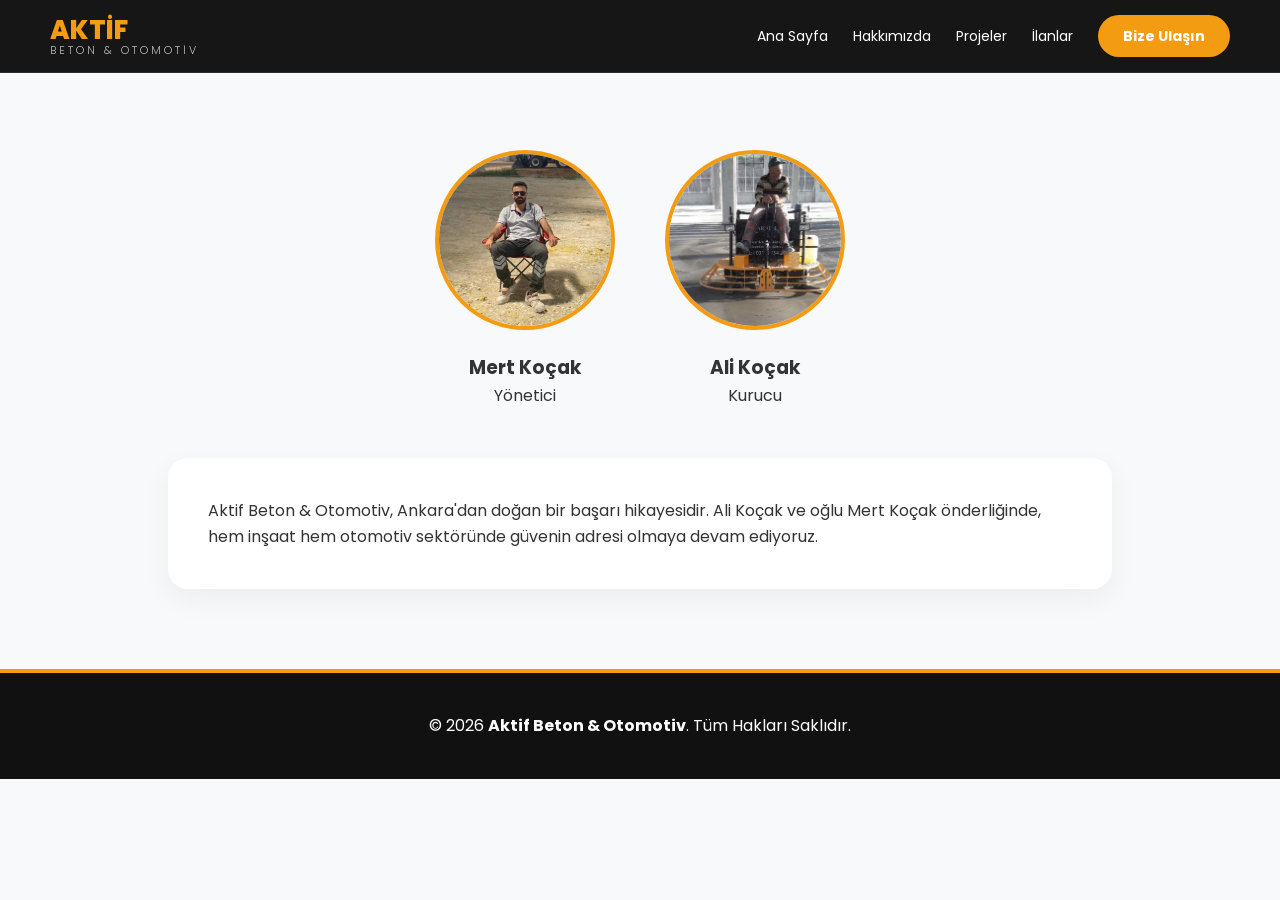
==== commit 39120c1a: "Update hakkimizda.html" ====
--- a/hakkimizda.html
+++ b/hakkimizda.html
@@ -5,181 +5,52 @@
     <meta name="viewport" content="width=device-width, initial-scale=1.0">
     <title>Hakkımızda - AKTİF</title>
     <link rel="stylesheet" href="style.css">
-    
     <style>
-        /* Hakkımızda Sayfasına Özel Tasarım */
-        .about-page-container {
-            padding: 150px 5% 100px; /* Menünün altında kalmaması için üstten boşluk */
-            max-width: 1200px;
-            margin: 0 auto;
-            color: #444; /* Metin rengi */
-        }
-
-        /* Profiller Alanı (Yan Yana Yuvarlak Resimler) */
-        .profiles-section {
-            display: flex;
-            justify-content: center; /* Ortala */
-            gap: 80px; /* Aralarındaki boşluk */
-            margin-bottom: 70px; /* Metinle aralarındaki boşluk */
-            flex-wrap: wrap; /* Mobilde alt alta gelmelerini sağlar */
-        }
-
-        .profile-card {
-            text-align: center;
-            width: 250px; /* Kartın genişliği */
-        }
-
-        .profile-img-container {
-            width: 200px;
-            height: 200px;
-            border-radius: 50%; /* Yuvarlak çerçeve */
-            border: 5px solid #f39c12; /* Turuncu çerçeve */
-            overflow: hidden; /* Dışarı taşan resmi gizle */
-            margin: 0 auto 20px auto; /* Ortala ve alttan boşluk ver */
-            box-shadow: 0 10px 30px rgba(0,0,0,0.15); /* Hafif gölge */
-            background-color: #eee; /* Resim yoksa gri arka plan */
-        }
-
-        .profile-img-container img {
-            width: 100%;
-            height: 100%;
-            object-fit: cover; /* Resmi en-boy oranını bozmadan sığdır */
-        }
-
-        .profile-card h3 {
-            font-size: 1.6rem;
-            color: #2c3e50;
-            margin-bottom: 5px;
-            font-weight: 700;
-        }
-
-        .profile-card p {
-            font-size: 1.1rem;
-            color: #888;
-            font-weight: 300;
-        }
-
-        /* Metin Alanı (Daha Okunaklı Tasarım) */
-        .about-text-section {
-            background-color: white;
-            padding: 60px;
-            border-radius: 20px;
-            box-shadow: 0 15px 40px rgba(0,0,0,0.08);
-            border-top: 10px solid #f39c12;
-        }
-
-        .about-text-section p {
-            font-size: 1.2rem;
-            line-height: 2;
-            margin-bottom: 25px;
-        }
-
-        .about-text-section strong {
-            color: #2c3e50;
-        }
-
-        /* Vizyon ve Misyon Izgarası */
-        .mv-grid {
-            display: grid;
-            grid-template-columns: 1fr 1fr;
-            gap: 40px;
-            margin-top: 50px;
-        }
-
-        .mv-box {
-            padding: 35px;
-            border-radius: 20px;
-            background: #fdfdfd;
-            border: 1px solid #eee;
-        }
-
-        .mv-box h4 {
-            font-size: 1.6rem;
-            margin-bottom: 20px;
-            font-weight: 700;
-        }
-
-        .mv-box.orange {
-            border-left: 8px solid #f39c12;
-            color: #f39c12;
-        }
-
-        .mv-box.blue {
-            border-left: 8px solid #2980b9;
-            color: #2980b9;
-        }
-
-        /* Mobilde Ayarlar */
-        @media (max-width: 768px) {
-            .about-page-container { padding: 120px 5% 50px; }
-            .profiles-section { gap: 40px; }
-            .profile-img-container { width: 150px; height: 150px; }
-            .profile-card h3 { font-size: 1.4rem; }
-            .about-text-section { padding: 40px 20px; }
-            .about-text-section p { font-size: 1.1rem; }
-            .mv-grid { grid-template-columns: 1fr; }
-        }
+        .about-page-container { padding: 150px 10% 80px; max-width: 1200px; margin: 0 auto; }
+        .profiles-section { display: flex; justify-content: center; gap: 50px; margin-bottom: 50px; flex-wrap: wrap; }
+        .profile-card { text-align: center; }
+        .profile-img { width: 180px; height: 180px; border-radius: 50%; border: 4px solid #f39c12; margin-bottom: 15px; object-fit: cover; background: #ddd; }
+        .about-text-section { background: white; padding: 40px; border-radius: 20px; box-shadow: 0 10px 30px rgba(0,0,0,0.05); }
     </style>
 </head>
 <body>
-
 <header>
     <a href="index.html" id="logo">AKTİF <span>BETON & OTOMOTİV</span></a>
-    <nav>
+    <div class="hamburger" onclick="toggleMenu()">
+        <div class="bar"></div><div class="bar"></div><div class="bar"></div>
+    </div>
+    <nav id="nav-menu">
         <a href="index.html">Ana Sayfa</a>
         <a href="hakkimizda.html">Hakkımızda</a>
+        <a href="projeler.html">Projeler</a>
+        <a href="ilanlar.html">İlanlar</a>
         <a href="iletisim.html" class="bize-ulasin">Bize Ulaşın</a>
     </nav>
 </header>
 
 <div class="about-page-container">
-    
     <div class="profiles-section">
-        
         <div class="profile-card">
-            <div class="profile-img-container">
-                <img src="resimler/mert.jpg" alt="Mert Koçak - Yönetici">
-            </div>
-            <h3>Mert Koçak</h3>
-            <p>Yönetici</p>
+            <img src="resimler/mert.jpg" class="profile-img" onerror="this.src='resimler/araba.jpg'">
+            <h3>Mert Koçak</h3><p>Yönetici</p>
         </div>
-        
         <div class="profile-card">
-            <div class="profile-img-container">
-                <img src="resimler/ali.jpg" alt="Ali Koçak - Kurucu">
-            </div>
-            <h3>Ali Koçak</h3>
-            <p>Kurucu</p>
+            <img src="resimler/ali.jpg" class="profile-img" onerror="this.src='resimler/araba.jpg'">
+            <h3>Ali Koçak</h3><p>Kurucu</p>
         </div>
-        
     </div>
-
     <div class="about-text-section">
-        <p>
-            <strong>Aktif Beton</strong>, <strong>Ali Koçak</strong> tarafından 2014 yılında kurularak Ankara’da sektöre hızlı bir giriş yapmış ve kısa sürede başarısına başarı eklemiş bir firmadır.
-        </p>
-        
-        <p>
-            Günümüzde kurucumuz Ali Koçak ve oğlu <strong>Mert Koçak</strong> yönetimiyle faaliyetlerini sürdüren firmamız, zamanla bünyesine Otomotiv sektörünü de eklemiştir. Ankara ve çevresinde başlayan bu serüven, bugün Türkiye genelinde tanınan ve holdingleşme yolunda emin adımlarla ilerleyen başarılı bir firma haline gelmiştir.
-        </p>
-        
-        <div class="mv-grid">
-            <div class="mv-box orange">
-                <h4>Vizyonumuz</h4>
-                <p>Ankara'dan doğan bu başarı hikayesini Türkiye geneline yayarak, holdingleşme sürecimizi tamamlamak ve her iki sektörde de parmakla gösterilen bir marka olmak.</p>
-            </div>
-            <div class="mv-box blue">
-                <h4>Misyonumuz</h4>
-                <p>Kuruluşumuzdan bu yana ödün vermediğimiz dürüstlük ve kalite anlayışımızı, modern sektör ihtiyaçlarıyla birleştirerek müşterilerimize en güvenilir çözümleri sunmak.</p>
-            </div>
-        </div>
+        <p>Aktif Beton & Otomotiv, Ankara'dan doğan bir başarı hikayesidir. Ali Koçak ve oğlu Mert Koçak önderliğinde, hem inşaat hem otomotiv sektöründe güvenin adresi olmaya devam ediyoruz.</p>
     </div>
 </div>
 
-<footer>
-    <p>&copy; 2026 <strong>Aktif Beton & Otomotiv</strong>. Tüm Hakları Saklıdır.</p>
-    <p style="font-size: 12px; margin-top: 10px; opacity: 0.6;">Polatlı / Ankara</p>
-</footer>
+<footer><p>&copy; 2026 <strong>Aktif Beton & Otomotiv</strong>. Tüm Hakları Saklıdır.</p></footer>
 
+<script>
+    function toggleMenu() {
+        document.getElementById('nav-menu').classList.toggle('active');
+        document.querySelector('.hamburger').classList.toggle('toggle');
+    }
+</script>
 </body>
-</html>+</html>
--- a/style.css
+++ b/style.css
@@ -1,57 +1,97 @@
 @import url('https://fonts.googleapis.com/css2?family=Poppins:wght@300;500;700;800&display=swap');
 
 * { margin: 0; padding: 0; box-sizing: border-box; }
+body { font-family: 'Poppins', sans-serif; background-color: #f8f9fa; overflow-x: hidden; color: #333; line-height: 1.6; }
 
-/* Kaydırma sorununu çözen kritik ayar */
-html, body { 
-    height: auto; 
-    min-height: 100%; 
-    font-family: 'Poppins', sans-serif; 
-    background-color: #f8f9fa; 
-    overflow-x: hidden; 
-}
-
-/* Menü */
+/* --- HEADER & LOGO --- */
 header {
     position: fixed; top: 0; width: 100%; display: flex; justify-content: space-between;
     align-items: center; padding: 15px 50px; background: rgba(10, 10, 10, 0.95);
-    backdrop-filter: blur(10px); z-index: 1000; border-bottom: 1px solid rgba(255,255,255,0.1);
+    backdrop-filter: blur(10px); z-index: 2000; border-bottom: 1px solid rgba(255,255,255,0.1);
 }
-#logo { color: #f39c12; font-weight: 800; font-size: 24px; text-decoration: none; text-transform: uppercase; }
-#logo span { color: #fff; font-weight: 300; font-size: 14px; margin-left: 5px; }
-nav a { color: white; text-decoration: none; margin-left: 20px; font-size: 14px; transition: 0.3s; }
+#logo { color: #f39c12; font-weight: 800; font-size: 26px; text-decoration: none; text-transform: uppercase; line-height: 1; }
+#logo span { color: #fff; font-weight: 300; font-size: 11px; letter-spacing: 3px; display: block; margin-top: 2px; opacity: 0.7; }
+
+/* --- MENU --- */
+nav { display: flex; align-items: center; }
+nav a { color: white; text-decoration: none; margin-left: 25px; font-size: 14px; transition: 0.3s; }
 nav a:hover { color: #f39c12; }
-.bize-ulasin { background: #f39c12; color: white !important; padding: 8px 20px; border-radius: 50px; font-weight: 700; }
+.bize-ulasin { background: #f39c12; color: white !important; padding: 10px 25px; border-radius: 50px; font-weight: 700; }
 
-/* Ana Sayfa Görsel Alanı */
-.split-container { 
-    display: flex; 
-    height: 100vh; /* Ekranı kapla */
-    width: 100%; 
-}
-.screen {
-    flex: 1; display: flex; flex-direction: column; justify-content: center;
-    align-items: center; text-align: center; color: white; padding: 50px;
-    background-size: cover; background-position: center; position: relative;
-}
-.screen::before { content: ""; position: absolute; top:0; left:0; width:100%; height:100%; background: rgba(0,0,0,0.4); z-index: 1; }
-.left-side { background-image: url('resimler/beton.jpg'); border-right: 1px solid rgba(255,255,255,0.2); }
+/* --- HAMBURGER --- */
+.hamburger { display: none; cursor: pointer; flex-direction: column; gap: 5px; z-index: 2100; }
+.bar { width: 25px; height: 3px; background-color: white; transition: 0.4s; }
+
+/* --- ANA SAYFA (Bölünmüş Ekran) --- */
+.split-container { display: flex; height: 100vh; width: 100%; }
+.screen { flex: 1; display: flex; flex-direction: column; justify-content: center; align-items: center; text-align: center; color: white; padding: 50px; background-size: cover; background-position: center; position: relative; }
+.screen::before { content: ""; position: absolute; top:0; left:0; width:100%; height:100%; z-index: 1; }
+.left-side { background-image: url('resimler/beton.jpg'); border-right: 1px solid rgba(255,255,255,0.1); }
+.left-side::before { background: rgba(0,0,0,0.5); }
 .right-side { background-image: url('resimler/araba.jpg'); }
-.right-side::before { background: linear-gradient(to right, rgba(0,0,0,0.85) 0%, rgba(0,0,0,0.2) 70%); }
-
+.right-side::before { background: linear-gradient(to right, rgba(0,0,0,0.85) 0%, rgba(0,0,0,0.3) 70%); }
 .screen * { z-index: 2; }
-.screen h1 { font-size: 3rem; margin-bottom: 20px; font-weight: 800; line-height: 1.2; }
-.btn { padding: 15px 35px; text-decoration: none; font-weight: 700; border-radius: 50px; text-transform: uppercase; transition: 0.4s; display: inline-block; margin-top: 10px; }
+.screen h1 { font-size: 3.5rem; margin-bottom: 20px; font-weight: 800; line-height: 1.1; }
+.btn { padding: 18px 45px; text-decoration: none; font-weight: 700; border-radius: 50px; text-transform: uppercase; transition: 0.4s; display: inline-block; cursor: pointer; border: none; }
 .btn-beton { background: #f39c12; color: white; }
 .btn-araba { background: #2980b9; color: white; }
 
-/* Footer */
-footer { 
-    background: #111; color: white; text-align: center; padding: 60px 20px; 
-    border-top: 5px solid #f39c12; position: relative; z-index: 10;
+/* --- ORTAK SAYFA AYARLARI (İlanlar, Projeler, Hakkımızda) --- */
+.page-header { padding: 180px 5% 50px; text-align: center; background: #fff; }
+.page-header h1 { font-size: 3rem; color: #2c3e50; margin-bottom: 15px; }
+.car-grid, .project-grid { display: grid; grid-template-columns: repeat(auto-fit, minmax(300px, 1fr)); gap: 30px; padding: 50px 10% 100px; }
+
+/* --- KARTLAR (İlan/Proje) --- */
+.car-card, .project-card { 
+    background: white; border-radius: 20px; overflow: hidden; 
+    box-shadow: 0 10px 30px rgba(0,0,0,0.05); transition: 0.3s; 
+    cursor: pointer; border-top: 5px solid #2980b9; 
 }
+.project-card { border-top: 5px solid #f39c12; }
+.car-card:hover, .project-card:hover { transform: translateY(-10px); }
+.card-img { width: 100%; height: 220px; object-fit: cover; background: #eee; }
+.card-info { padding: 20px; }
+.card-info h3 { font-size: 1.3rem; margin-bottom: 5px; color: #333; }
+.price-tag { color: #2980b9; font-weight: 800; font-size: 1.3rem; display: block; margin-top: 15px; }
 
-/* İletişim Sayfası Tasarımı */
-.contact-grid { display: grid; grid-template-columns: 1fr 1fr; gap: 50px; padding: 150px 10% 100px; max-width: 1200px; margin: 0 auto; }
-.contact-card { background: white; padding: 40px; border-radius: 20px; box-shadow: 0 10px 40px rgba(0,0,0,0.1); }
-input, textarea { width: 100%; padding: 14px; margin-bottom: 20px; border: 1px solid #ddd; border-radius: 8px; font-family: inherit; }+/* --- MODAL (Tıklayınca Açılan Detay Penceresi) --- */
+.modal { display: none; position: fixed; z-index: 3000; left: 0; top: 0; width: 100%; height: 100%; background: rgba(0,0,0,0.85); backdrop-filter: blur(8px); overflow-y: auto; }
+.modal-content { background: white; margin: 5% auto; padding: 40px; width: 90%; max-width: 700px; border-radius: 25px; position: relative; box-shadow: 0 25px 50px rgba(0,0,0,0.2); }
+.modal-img { width: 100%; height: 350px; object-fit: cover; border-radius: 15px; margin-bottom: 25px; background: #eee; }
+.close { position: absolute; right: 25px; top: 20px; font-size: 35px; cursor: pointer; color: #999; }
+.close:hover { color: #333; }
+#modalTitle { color: #2c3e50; font-size: 2rem; margin-bottom: 10px; }
+#modalYearKm { color: #2980b9; font-weight: 500; font-size: 1.1rem; margin-bottom: 20px; }
+#modalDesc { line-height: 1.8; color: #555; white-space: pre-line; }
+#modalPrice { background: #f1f8ff; padding: 15px; border-radius: 10px; color: #2980b9; margin-top: 25px; display: inline-block; font-size: 1.5rem; }
+
+/* --- FOOTER --- */
+footer { background: #111; color: white; text-align: center; padding: 40px 20px; border-top: 4px solid #f39c12; width: 100%; }
+
+/* --- MOBİL AYARLAR (GÜNCEL & KESİN ÇÖZÜM) --- */
+@media (max-width: 900px) {
+    header { padding: 15px 25px; }
+    .hamburger { display: flex; }
+    nav { position: fixed; right: -100%; top: 0; width: 80%; height: 100vh; background: #111; flex-direction: column; justify-content: center; align-items: center; transition: 0.5s; gap: 30px; z-index: 1500; }
+    nav.active { right: 0; }
+    nav a { margin: 0; font-size: 20px; }
+
+    /* Sayfa Başlıklarının Menü Altında Kalmasını Engelle */
+    .page-header, .about-page-container, .contact-grid { padding-top: 130px !important; }
+
+    .split-container { flex-direction: column; height: auto; }
+    .screen { height: 70vh; padding: 30px; }
+    .screen h1 { font-size: 2.2rem; }
+    
+    .car-grid, .project-grid { grid-template-columns: 1fr; padding: 30px 5% 70px; }
+    .page-header { padding: 120px 5% 30px; }
+    .page-header h1 { font-size: 2.2rem; }
+
+    .modal-content { margin: 10% auto; padding: 25px; }
+    .modal-img { height: 220px; }
+    #modalTitle { font-size: 1.6rem; }
+    
+    .hamburger.toggle .bar:nth-child(1) { transform: rotate(-45deg) translate(-5px, 6px); }
+    .hamburger.toggle .bar:nth-child(2) { opacity: 0; }
+    .hamburger.toggle .bar:nth-child(3) { transform: rotate(45deg) translate(-5px, -6px); }
+}
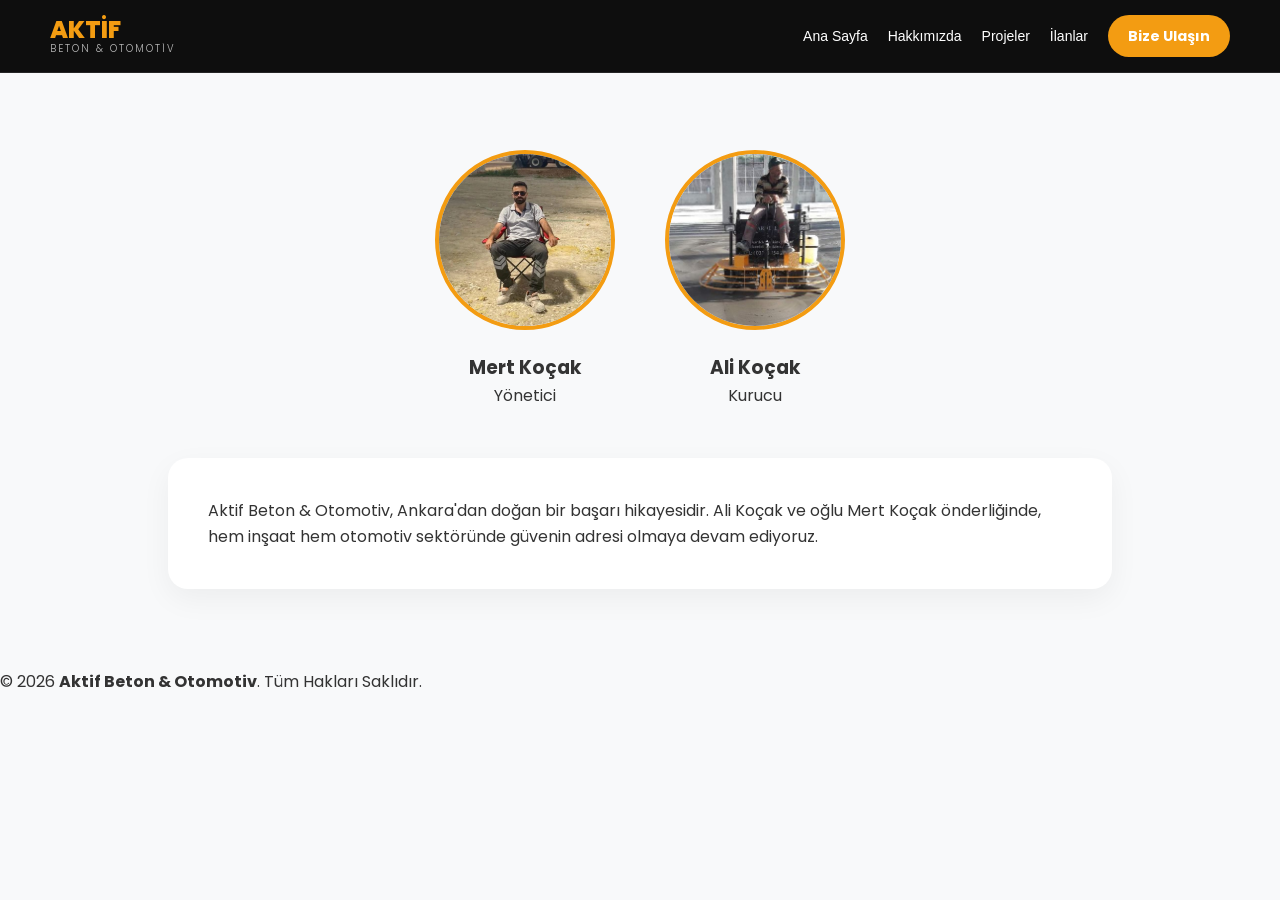
==== commit 1fd39a12: "Update hakkimizda.html" ====
--- a/hakkimizda.html
+++ b/hakkimizda.html
@@ -11,6 +11,7 @@
         .profile-card { text-align: center; }
         .profile-img { width: 180px; height: 180px; border-radius: 50%; border: 4px solid #f39c12; margin-bottom: 15px; object-fit: cover; background: #ddd; }
         .about-text-section { background: white; padding: 40px; border-radius: 20px; box-shadow: 0 10px 30px rgba(0,0,0,0.05); }
+        @media (max-width: 900px) { .about-page-container { padding-top: 120px; } }
     </style>
 </head>
 <body>
@@ -27,25 +28,26 @@
         <a href="iletisim.html" class="bize-ulasin">Bize Ulaşın</a>
     </nav>
 </header>
-
-<div class="about-page-container">
-    <div class="profiles-section">
-        <div class="profile-card">
-            <img src="resimler/mert.jpg" class="profile-img" onerror="this.src='resimler/araba.jpg'">
-            <h3>Mert Koçak</h3><p>Yönetici</p>
+<main>
+    <div class="about-page-container">
+        <div class="profiles-section">
+            <div class="profile-card">
+                <img src="resimler/mert.jpg" class="profile-img" onerror="this.src='resimler/araba.jpg'">
+                <h3>Mert Koçak</h3><p>Yönetici</p>
+            </div>
+            <div class="profile-card">
+                <img src="resimler/ali.jpg" class="profile-img" onerror="this.src='resimler/araba.jpg'">
+                <h3>Ali Koçak</h3><p>Kurucu</p>
+            </div>
         </div>
-        <div class="profile-card">
-            <img src="resimler/ali.jpg" class="profile-img" onerror="this.src='resimler/araba.jpg'">
-            <h3>Ali Koçak</h3><p>Kurucu</p>
+        <div class="about-text-section">
+            <p>Aktif Beton & Otomotiv, Ankara'dan doğan bir başarı hikayesidir. Ali Koçak ve oğlu Mert Koçak önderliğinde, hem inşaat hem otomotiv sektöründe güvenin adresi olmaya devam ediyoruz.</p>
         </div>
     </div>
-    <div class="about-text-section">
-        <p>Aktif Beton & Otomotiv, Ankara'dan doğan bir başarı hikayesidir. Ali Koçak ve oğlu Mert Koçak önderliğinde, hem inşaat hem otomotiv sektöründe güvenin adresi olmaya devam ediyoruz.</p>
-    </div>
-</div>
-
-<footer><p>&copy; 2026 <strong>Aktif Beton & Otomotiv</strong>. Tüm Hakları Saklıdır.</p></footer>
-
+</main>
+<footer>
+    <p>&copy; 2026 <strong>Aktif Beton & Otomotiv</strong>. Tüm Hakları Saklıdır.</p>
+</footer>
 <script>
     function toggleMenu() {
         document.getElementById('nav-menu').classList.toggle('active');
--- a/style.css
+++ b/style.css
@@ -1,97 +1,51 @@
 @import url('https://fonts.googleapis.com/css2?family=Poppins:wght@300;500;700;800&display=swap');
 
 * { margin: 0; padding: 0; box-sizing: border-box; }
-body { font-family: 'Poppins', sans-serif; background-color: #f8f9fa; overflow-x: hidden; color: #333; line-height: 1.6; }
+body { font-family: 'Poppins', sans-serif; background-color: #f8f9fa; overflow-x: hidden; color: #333; line-height: 1.6; display: flex; flex-direction: column; min-height: 100vh; }
 
 /* --- HEADER & LOGO --- */
 header {
     position: fixed; top: 0; width: 100%; display: flex; justify-content: space-between;
-    align-items: center; padding: 15px 50px; background: rgba(10, 10, 10, 0.95);
-    backdrop-filter: blur(10px); z-index: 2000; border-bottom: 1px solid rgba(255,255,255,0.1);
+    align-items: center; padding: 15px 50px; background: rgba(10, 10, 10, 0.98);
+    backdrop-filter: blur(10px); z-index: 3000; border-bottom: 1px solid rgba(255,255,255,0.1);
 }
-#logo { color: #f39c12; font-weight: 800; font-size: 26px; text-decoration: none; text-transform: uppercase; line-height: 1; }
-#logo span { color: #fff; font-weight: 300; font-size: 11px; letter-spacing: 3px; display: block; margin-top: 2px; opacity: 0.7; }
+#logo { color: #f39c12; font-weight: 800; font-size: 24px; text-decoration: none; text-transform: uppercase; line-height: 1; }
+#logo span { color: #fff; font-weight: 300; font-size: 10px; letter-spacing: 2px; display: block; margin-top: 2px; opacity: 0.7; }
 
 /* --- MENU --- */
 nav { display: flex; align-items: center; }
-nav a { color: white; text-decoration: none; margin-left: 25px; font-size: 14px; transition: 0.3s; }
+nav a { color: white; text-decoration: none; margin-left: 20px; font-size: 14px; transition: 0.3s; font-weight: 500; }
 nav a:hover { color: #f39c12; }
-.bize-ulasin { background: #f39c12; color: white !important; padding: 10px 25px; border-radius: 50px; font-weight: 700; }
+.bize-ulasin { background: #f39c12 !important; color: white !important; padding: 10px 20px; border-radius: 50px; font-weight: 700; }
 
 /* --- HAMBURGER --- */
-.hamburger { display: none; cursor: pointer; flex-direction: column; gap: 5px; z-index: 2100; }
-.bar { width: 25px; height: 3px; background-color: white; transition: 0.4s; }
+.hamburger { display: none; cursor: pointer; flex-direction: column; gap: 5px; z-index: 3500; padding: 5px; }
+.bar { width: 25px; height: 3px; background-color: white; border-radius: 2px; transition: 0.4s; }
 
-/* --- ANA SAYFA (Bölünmüş Ekran) --- */
+/* --- ANA SAYFA (INDEX) --- */
 .split-container { display: flex; height: 100vh; width: 100%; }
 .screen { flex: 1; display: flex; flex-direction: column; justify-content: center; align-items: center; text-align: center; color: white; padding: 50px; background-size: cover; background-position: center; position: relative; }
-.screen::before { content: ""; position: absolute; top:0; left:0; width:100%; height:100%; z-index: 1; }
-.left-side { background-image: url('resimler/beton.jpg'); border-right: 1px solid rgba(255,255,255,0.1); }
-.left-side::before { background: rgba(0,0,0,0.5); }
-.right-side { background-image: url('resimler/araba.jpg'); }
-.right-side::before { background: linear-gradient(to right, rgba(0,0,0,0.85) 0%, rgba(0,0,0,0.3) 70%); }
-.screen * { z-index: 2; }
+.screen::before { content: ""; position: absolute; top:0; left:0; width:100%; height:100%; z-index: 1; background: rgba(0,0,0,0.5); }
+.screen * { z-index: 2; position: relative; }
 .screen h1 { font-size: 3.5rem; margin-bottom: 20px; font-weight: 800; line-height: 1.1; }
-.btn { padding: 18px 45px; text-decoration: none; font-weight: 700; border-radius: 50px; text-transform: uppercase; transition: 0.4s; display: inline-block; cursor: pointer; border: none; }
+
+/* --- BUTONLAR --- */
+.btn { padding: 15px 35px; text-decoration: none; font-weight: 700; border-radius: 50px; text-transform: uppercase; transition: 0.4s; display: inline-block; cursor: pointer; border: none; font-size: 14px; }
 .btn-beton { background: #f39c12; color: white; }
 .btn-araba { background: #2980b9; color: white; }
+.btn:hover { transform: scale(1.05); filter: brightness(1.1); }
 
-/* --- ORTAK SAYFA AYARLARI (İlanlar, Projeler, Hakkımızda) --- */
-.page-header { padding: 180px 5% 50px; text-align: center; background: #fff; }
-.page-header h1 { font-size: 3rem; color: #2c3e50; margin-bottom: 15px; }
-.car-grid, .project-grid { display: grid; grid-template-columns: repeat(auto-fit, minmax(300px, 1fr)); gap: 30px; padding: 50px 10% 100px; }
+/* --- İLANLAR VE PROJELER (KART TASARIMI) --- */
+.page-header { padding: 150px 5% 50px; text-align: center; background: white; }
+.car-grid, .project-grid { display: grid; grid-template-columns: repeat(auto-fit, minmax(320px, 1fr)); gap: 30px; padding: 40px 10% 80px; }
+.car-card, .project-card { background: white; border-radius: 20px; overflow: hidden; box-shadow: 0 10px 30px rgba(0,0,0,0.05); cursor: pointer; transition: 0.3s; border-top: 5px solid #2980b9; height: fit-content; }
+.project-card { border-top: 5px solid #f39c12; }
 
-/* --- KARTLAR (İlan/Proje) --- */
-.car-card, .project-card { 
-    background: white; border-radius: 20px; overflow: hidden; 
-    box-shadow: 0 10px 30px rgba(0,0,0,0.05); transition: 0.3s; 
-    cursor: pointer; border-top: 5px solid #2980b9; 
-}
-.project-card { border-top: 5px solid #f39c12; }
-.car-card:hover, .project-card:hover { transform: translateY(-10px); }
-.card-img { width: 100%; height: 220px; object-fit: cover; background: #eee; }
-.card-info { padding: 20px; }
-.card-info h3 { font-size: 1.3rem; margin-bottom: 5px; color: #333; }
-.price-tag { color: #2980b9; font-weight: 800; font-size: 1.3rem; display: block; margin-top: 15px; }
+/* KESİN ÇÖZÜM: RESMİ KUTUYA HAPSEDEN AYAR (PC VE MOBİL) */
+.card-img, .project-img { width: 100% !important; height: 250px !important; object-fit: cover !important; display: block; }
 
-/* --- MODAL (Tıklayınca Açılan Detay Penceresi) --- */
-.modal { display: none; position: fixed; z-index: 3000; left: 0; top: 0; width: 100%; height: 100%; background: rgba(0,0,0,0.85); backdrop-filter: blur(8px); overflow-y: auto; }
-.modal-content { background: white; margin: 5% auto; padding: 40px; width: 90%; max-width: 700px; border-radius: 25px; position: relative; box-shadow: 0 25px 50px rgba(0,0,0,0.2); }
-.modal-img { width: 100%; height: 350px; object-fit: cover; border-radius: 15px; margin-bottom: 25px; background: #eee; }
-.close { position: absolute; right: 25px; top: 20px; font-size: 35px; cursor: pointer; color: #999; }
-.close:hover { color: #333; }
-#modalTitle { color: #2c3e50; font-size: 2rem; margin-bottom: 10px; }
-#modalYearKm { color: #2980b9; font-weight: 500; font-size: 1.1rem; margin-bottom: 20px; }
-#modalDesc { line-height: 1.8; color: #555; white-space: pre-line; }
-#modalPrice { background: #f1f8ff; padding: 15px; border-radius: 10px; color: #2980b9; margin-top: 25px; display: inline-block; font-size: 1.5rem; }
+.card-info, .project-info { padding: 20px; }
+.price-tag { color: #2980b9; font-weight: 800; font-size: 1.2rem; display: block; margin-top: 10px; }
 
-/* --- FOOTER --- */
-footer { background: #111; color: white; text-align: center; padding: 40px 20px; border-top: 4px solid #f39c12; width: 100%; }
-
-/* --- MOBİL AYARLAR (GÜNCEL & KESİN ÇÖZÜM) --- */
-@media (max-width: 900px) {
-    header { padding: 15px 25px; }
-    .hamburger { display: flex; }
-    nav { position: fixed; right: -100%; top: 0; width: 80%; height: 100vh; background: #111; flex-direction: column; justify-content: center; align-items: center; transition: 0.5s; gap: 30px; z-index: 1500; }
-    nav.active { right: 0; }
-    nav a { margin: 0; font-size: 20px; }
-
-    /* Sayfa Başlıklarının Menü Altında Kalmasını Engelle */
-    .page-header, .about-page-container, .contact-grid { padding-top: 130px !important; }
-
-    .split-container { flex-direction: column; height: auto; }
-    .screen { height: 70vh; padding: 30px; }
-    .screen h1 { font-size: 2.2rem; }
-    
-    .car-grid, .project-grid { grid-template-columns: 1fr; padding: 30px 5% 70px; }
-    .page-header { padding: 120px 5% 30px; }
-    .page-header h1 { font-size: 2.2rem; }
-
-    .modal-content { margin: 10% auto; padding: 25px; }
-    .modal-img { height: 220px; }
-    #modalTitle { font-size: 1.6rem; }
-    
-    .hamburger.toggle .bar:nth-child(1) { transform: rotate(-45deg) translate(-5px, 6px); }
-    .hamburger.toggle .bar:nth-child(2) { opacity: 0; }
-    .hamburger.toggle .bar:nth-child(3) { transform: rotate(45deg) translate(-5px, -6px); }
-}
+/* --- MODAL --- */
+.modal { display: none; position: fixed; z-index
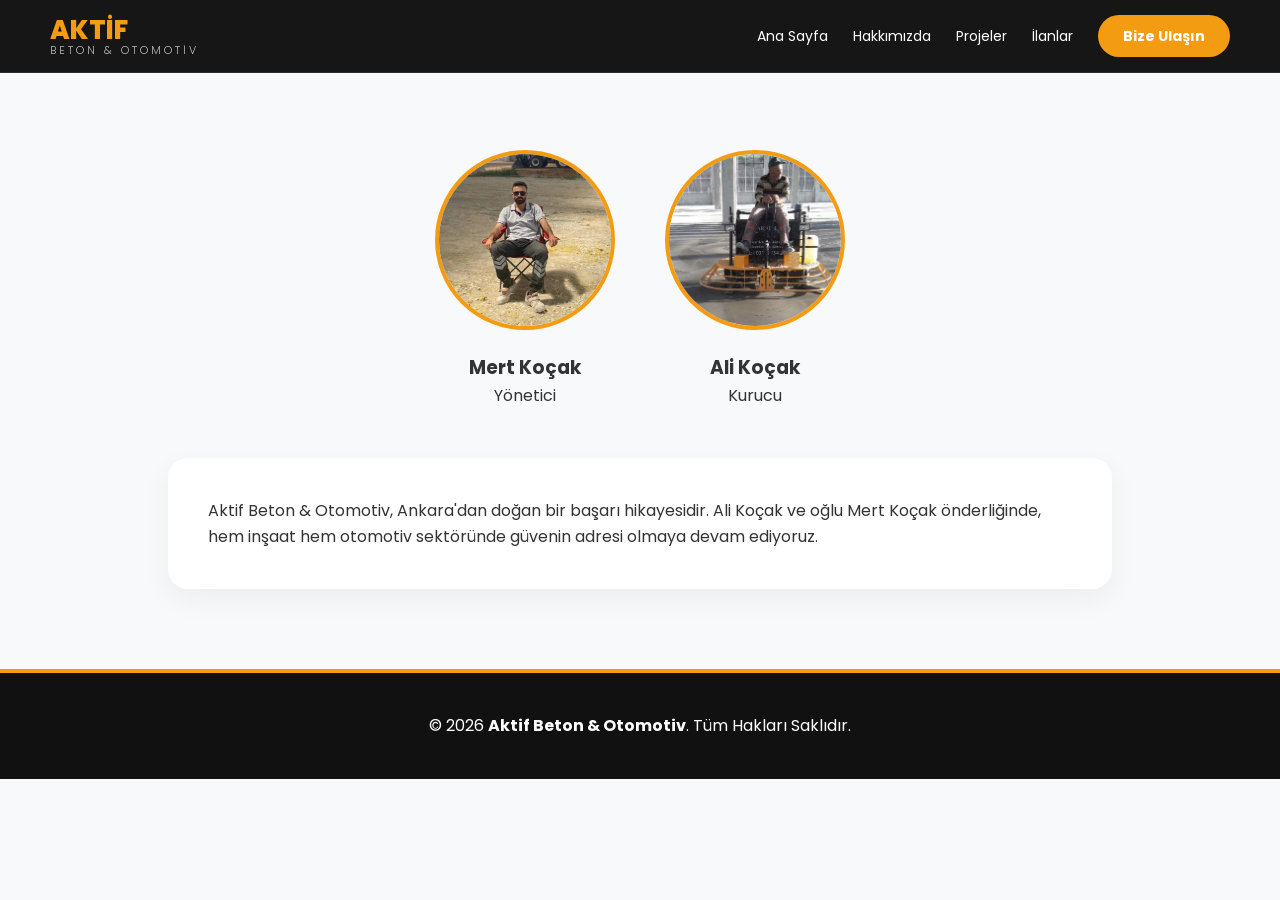
==== commit c4ad891e: "Update hakkimizda.html" ====
--- a/hakkimizda.html
+++ b/hakkimizda.html
@@ -11,7 +11,6 @@
         .profile-card { text-align: center; }
         .profile-img { width: 180px; height: 180px; border-radius: 50%; border: 4px solid #f39c12; margin-bottom: 15px; object-fit: cover; background: #ddd; }
         .about-text-section { background: white; padding: 40px; border-radius: 20px; box-shadow: 0 10px 30px rgba(0,0,0,0.05); }
-        @media (max-width: 900px) { .about-page-container { padding-top: 120px; } }
     </style>
 </head>
 <body>
@@ -28,26 +27,25 @@
         <a href="iletisim.html" class="bize-ulasin">Bize Ulaşın</a>
     </nav>
 </header>
-<main>
-    <div class="about-page-container">
-        <div class="profiles-section">
-            <div class="profile-card">
-                <img src="resimler/mert.jpg" class="profile-img" onerror="this.src='resimler/araba.jpg'">
-                <h3>Mert Koçak</h3><p>Yönetici</p>
-            </div>
-            <div class="profile-card">
-                <img src="resimler/ali.jpg" class="profile-img" onerror="this.src='resimler/araba.jpg'">
-                <h3>Ali Koçak</h3><p>Kurucu</p>
-            </div>
+
+<div class="about-page-container">
+    <div class="profiles-section">
+        <div class="profile-card">
+            <img src="resimler/mert.jpg" class="profile-img" onerror="this.src='resimler/araba.jpg'">
+            <h3>Mert Koçak</h3><p>Yönetici</p>
         </div>
-        <div class="about-text-section">
-            <p>Aktif Beton & Otomotiv, Ankara'dan doğan bir başarı hikayesidir. Ali Koçak ve oğlu Mert Koçak önderliğinde, hem inşaat hem otomotiv sektöründe güvenin adresi olmaya devam ediyoruz.</p>
+        <div class="profile-card">
+            <img src="resimler/ali.jpg" class="profile-img" onerror="this.src='resimler/araba.jpg'">
+            <h3>Ali Koçak</h3><p>Kurucu</p>
         </div>
     </div>
-</main>
-<footer>
-    <p>&copy; 2026 <strong>Aktif Beton & Otomotiv</strong>. Tüm Hakları Saklıdır.</p>
-</footer>
+    <div class="about-text-section">
+        <p>Aktif Beton & Otomotiv, Ankara'dan doğan bir başarı hikayesidir. Ali Koçak ve oğlu Mert Koçak önderliğinde, hem inşaat hem otomotiv sektöründe güvenin adresi olmaya devam ediyoruz.</p>
+    </div>
+</div>
+
+<footer><p>&copy; 2026 <strong>Aktif Beton & Otomotiv</strong>. Tüm Hakları Saklıdır.</p></footer>
+
 <script>
     function toggleMenu() {
         document.getElementById('nav-menu').classList.toggle('active');
--- a/style.css
+++ b/style.css
@@ -1,51 +1,97 @@
 @import url('https://fonts.googleapis.com/css2?family=Poppins:wght@300;500;700;800&display=swap');
 
 * { margin: 0; padding: 0; box-sizing: border-box; }
-body { font-family: 'Poppins', sans-serif; background-color: #f8f9fa; overflow-x: hidden; color: #333; line-height: 1.6; display: flex; flex-direction: column; min-height: 100vh; }
+body { font-family: 'Poppins', sans-serif; background-color: #f8f9fa; overflow-x: hidden; color: #333; line-height: 1.6; }
 
 /* --- HEADER & LOGO --- */
 header {
     position: fixed; top: 0; width: 100%; display: flex; justify-content: space-between;
-    align-items: center; padding: 15px 50px; background: rgba(10, 10, 10, 0.98);
-    backdrop-filter: blur(10px); z-index: 3000; border-bottom: 1px solid rgba(255,255,255,0.1);
+    align-items: center; padding: 15px 50px; background: rgba(10, 10, 10, 0.95);
+    backdrop-filter: blur(10px); z-index: 2000; border-bottom: 1px solid rgba(255,255,255,0.1);
 }
-#logo { color: #f39c12; font-weight: 800; font-size: 24px; text-decoration: none; text-transform: uppercase; line-height: 1; }
-#logo span { color: #fff; font-weight: 300; font-size: 10px; letter-spacing: 2px; display: block; margin-top: 2px; opacity: 0.7; }
+#logo { color: #f39c12; font-weight: 800; font-size: 26px; text-decoration: none; text-transform: uppercase; line-height: 1; }
+#logo span { color: #fff; font-weight: 300; font-size: 11px; letter-spacing: 3px; display: block; margin-top: 2px; opacity: 0.7; }
 
 /* --- MENU --- */
 nav { display: flex; align-items: center; }
-nav a { color: white; text-decoration: none; margin-left: 20px; font-size: 14px; transition: 0.3s; font-weight: 500; }
+nav a { color: white; text-decoration: none; margin-left: 25px; font-size: 14px; transition: 0.3s; }
 nav a:hover { color: #f39c12; }
-.bize-ulasin { background: #f39c12 !important; color: white !important; padding: 10px 20px; border-radius: 50px; font-weight: 700; }
+.bize-ulasin { background: #f39c12; color: white !important; padding: 10px 25px; border-radius: 50px; font-weight: 700; }
 
 /* --- HAMBURGER --- */
-.hamburger { display: none; cursor: pointer; flex-direction: column; gap: 5px; z-index: 3500; padding: 5px; }
-.bar { width: 25px; height: 3px; background-color: white; border-radius: 2px; transition: 0.4s; }
+.hamburger { display: none; cursor: pointer; flex-direction: column; gap: 5px; z-index: 2100; }
+.bar { width: 25px; height: 3px; background-color: white; transition: 0.4s; }
 
-/* --- ANA SAYFA (INDEX) --- */
+/* --- ANA SAYFA (Bölünmüş Ekran) --- */
 .split-container { display: flex; height: 100vh; width: 100%; }
 .screen { flex: 1; display: flex; flex-direction: column; justify-content: center; align-items: center; text-align: center; color: white; padding: 50px; background-size: cover; background-position: center; position: relative; }
-.screen::before { content: ""; position: absolute; top:0; left:0; width:100%; height:100%; z-index: 1; background: rgba(0,0,0,0.5); }
-.screen * { z-index: 2; position: relative; }
+.screen::before { content: ""; position: absolute; top:0; left:0; width:100%; height:100%; z-index: 1; }
+.left-side { background-image: url('resimler/beton.jpg'); border-right: 1px solid rgba(255,255,255,0.1); }
+.left-side::before { background: rgba(0,0,0,0.5); }
+.right-side { background-image: url('resimler/araba.jpg'); }
+.right-side::before { background: linear-gradient(to right, rgba(0,0,0,0.85) 0%, rgba(0,0,0,0.3) 70%); }
+.screen * { z-index: 2; }
 .screen h1 { font-size: 3.5rem; margin-bottom: 20px; font-weight: 800; line-height: 1.1; }
-
-/* --- BUTONLAR --- */
-.btn { padding: 15px 35px; text-decoration: none; font-weight: 700; border-radius: 50px; text-transform: uppercase; transition: 0.4s; display: inline-block; cursor: pointer; border: none; font-size: 14px; }
+.btn { padding: 18px 45px; text-decoration: none; font-weight: 700; border-radius: 50px; text-transform: uppercase; transition: 0.4s; display: inline-block; cursor: pointer; border: none; }
 .btn-beton { background: #f39c12; color: white; }
 .btn-araba { background: #2980b9; color: white; }
-.btn:hover { transform: scale(1.05); filter: brightness(1.1); }
 
-/* --- İLANLAR VE PROJELER (KART TASARIMI) --- */
-.page-header { padding: 150px 5% 50px; text-align: center; background: white; }
-.car-grid, .project-grid { display: grid; grid-template-columns: repeat(auto-fit, minmax(320px, 1fr)); gap: 30px; padding: 40px 10% 80px; }
-.car-card, .project-card { background: white; border-radius: 20px; overflow: hidden; box-shadow: 0 10px 30px rgba(0,0,0,0.05); cursor: pointer; transition: 0.3s; border-top: 5px solid #2980b9; height: fit-content; }
+/* --- ORTAK SAYFA AYARLARI (İlanlar, Projeler, Hakkımızda) --- */
+.page-header { padding: 180px 5% 50px; text-align: center; background: #fff; }
+.page-header h1 { font-size: 3rem; color: #2c3e50; margin-bottom: 15px; }
+.car-grid, .project-grid { display: grid; grid-template-columns: repeat(auto-fit, minmax(300px, 1fr)); gap: 30px; padding: 50px 10% 100px; }
+
+/* --- KARTLAR (İlan/Proje) --- */
+.car-card, .project-card { 
+    background: white; border-radius: 20px; overflow: hidden; 
+    box-shadow: 0 10px 30px rgba(0,0,0,0.05); transition: 0.3s; 
+    cursor: pointer; border-top: 5px solid #2980b9; 
+}
 .project-card { border-top: 5px solid #f39c12; }
+.car-card:hover, .project-card:hover { transform: translateY(-10px); }
+.card-img { width: 100%; height: 220px; object-fit: cover; background: #eee; }
+.card-info { padding: 20px; }
+.card-info h3 { font-size: 1.3rem; margin-bottom: 5px; color: #333; }
+.price-tag { color: #2980b9; font-weight: 800; font-size: 1.3rem; display: block; margin-top: 15px; }
 
-/* KESİN ÇÖZÜM: RESMİ KUTUYA HAPSEDEN AYAR (PC VE MOBİL) */
-.card-img, .project-img { width: 100% !important; height: 250px !important; object-fit: cover !important; display: block; }
+/* --- MODAL (Tıklayınca Açılan Detay Penceresi) --- */
+.modal { display: none; position: fixed; z-index: 3000; left: 0; top: 0; width: 100%; height: 100%; background: rgba(0,0,0,0.85); backdrop-filter: blur(8px); overflow-y: auto; }
+.modal-content { background: white; margin: 5% auto; padding: 40px; width: 90%; max-width: 700px; border-radius: 25px; position: relative; box-shadow: 0 25px 50px rgba(0,0,0,0.2); }
+.modal-img { width: 100%; height: 350px; object-fit: cover; border-radius: 15px; margin-bottom: 25px; background: #eee; }
+.close { position: absolute; right: 25px; top: 20px; font-size: 35px; cursor: pointer; color: #999; }
+.close:hover { color: #333; }
+#modalTitle { color: #2c3e50; font-size: 2rem; margin-bottom: 10px; }
+#modalYearKm { color: #2980b9; font-weight: 500; font-size: 1.1rem; margin-bottom: 20px; }
+#modalDesc { line-height: 1.8; color: #555; white-space: pre-line; }
+#modalPrice { background: #f1f8ff; padding: 15px; border-radius: 10px; color: #2980b9; margin-top: 25px; display: inline-block; font-size: 1.5rem; }
 
-.card-info, .project-info { padding: 20px; }
-.price-tag { color: #2980b9; font-weight: 800; font-size: 1.2rem; display: block; margin-top: 10px; }
+/* --- FOOTER --- */
+footer { background: #111; color: white; text-align: center; padding: 40px 20px; border-top: 4px solid #f39c12; width: 100%; }
 
-/* --- MODAL --- */
-.modal { display: none; position: fixed; z-index
+/* --- MOBİL AYARLAR (GÜNCEL & KESİN ÇÖZÜM) --- */
+@media (max-width: 900px) {
+    header { padding: 15px 25px; }
+    .hamburger { display: flex; }
+    nav { position: fixed; right: -100%; top: 0; width: 80%; height: 100vh; background: #111; flex-direction: column; justify-content: center; align-items: center; transition: 0.5s; gap: 30px; z-index: 1500; }
+    nav.active { right: 0; }
+    nav a { margin: 0; font-size: 20px; }
+
+    /* Sayfa Başlıklarının Menü Altında Kalmasını Engelle */
+    .page-header, .about-page-container, .contact-grid { padding-top: 130px !important; }
+
+    .split-container { flex-direction: column; height: auto; }
+    .screen { height: 70vh; padding: 30px; }
+    .screen h1 { font-size: 2.2rem; }
+    
+    .car-grid, .project-grid { grid-template-columns: 1fr; padding: 30px 5% 70px; }
+    .page-header { padding: 120px 5% 30px; }
+    .page-header h1 { font-size: 2.2rem; }
+
+    .modal-content { margin: 10% auto; padding: 25px; }
+    .modal-img { height: 220px; }
+    #modalTitle { font-size: 1.6rem; }
+    
+    .hamburger.toggle .bar:nth-child(1) { transform: rotate(-45deg) translate(-5px, 6px); }
+    .hamburger.toggle .bar:nth-child(2) { opacity: 0; }
+    .hamburger.toggle .bar:nth-child(3) { transform: rotate(45deg) translate(-5px, -6px); }
+}
